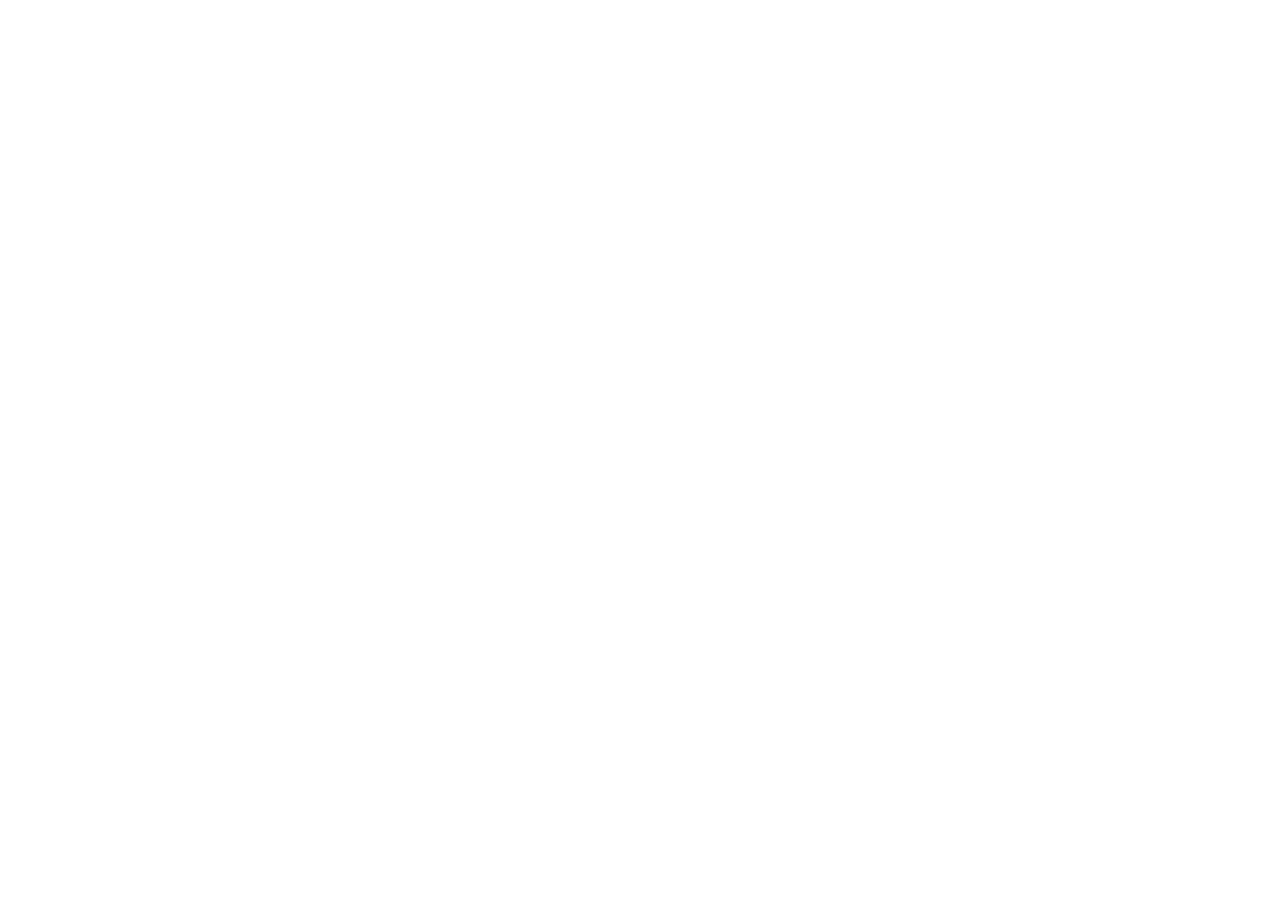
==== index.html @ 7314aa0c "完成了登录注册功能" ====
<!DOCTYPE html>
<html lang="en">
<head>
    <meta charset="UTF-8">
    <meta name="viewport" content="width=device-width, initial-scale=1.0">
    <title>Document</title>
</head>
<body>
    
</body>
</html>
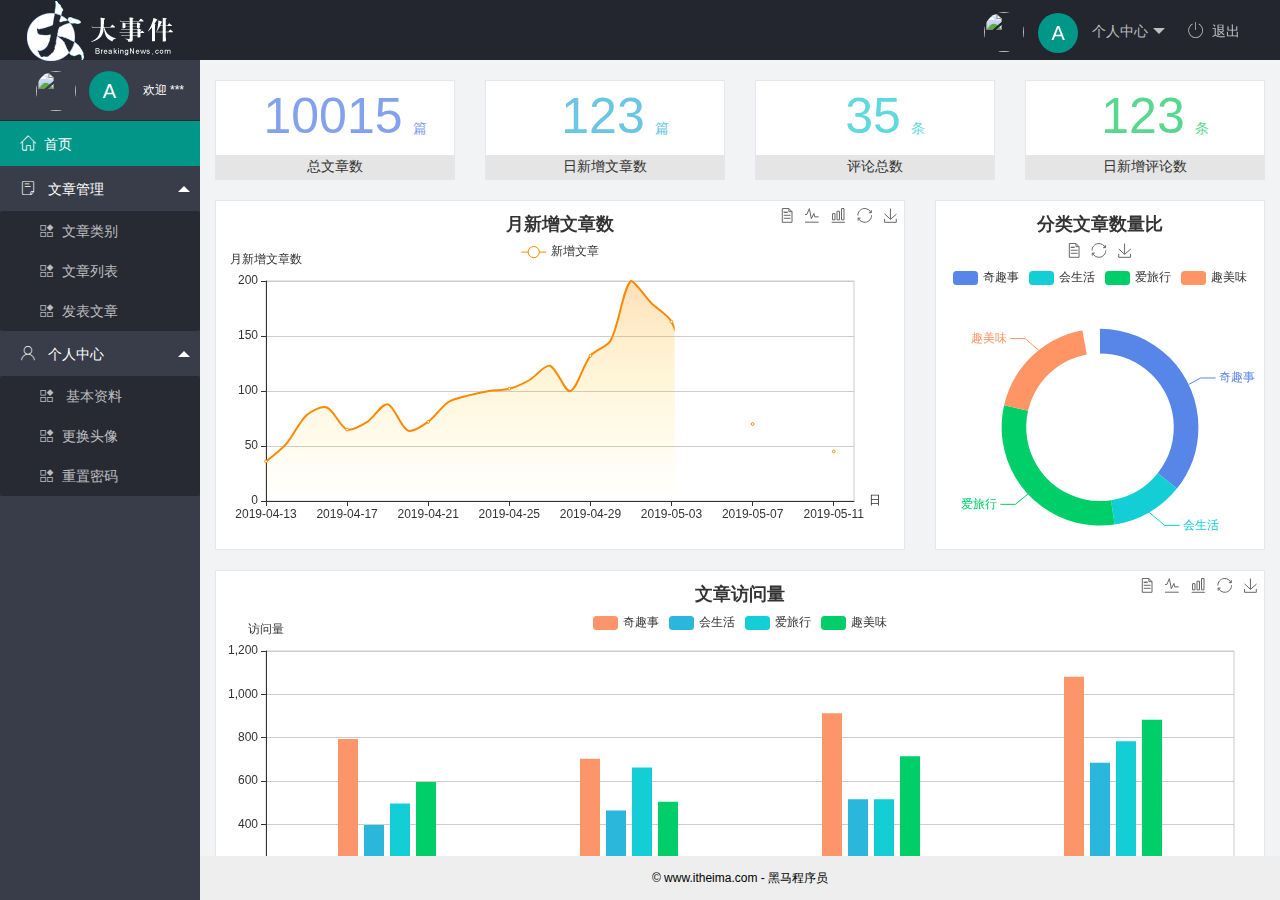
==== commit 8da06446: "完成了首页的功能" ====
--- a/index.html
+++ b/index.html
@@ -1,11 +1,106 @@
 <!DOCTYPE html>
 <html lang="en">
+
 <head>
     <meta charset="UTF-8">
     <meta name="viewport" content="width=device-width, initial-scale=1.0">
-    <title>Document</title>
+    <title>后台主页</title>
+    <!-- 导入layui样式表 -->
+    <link rel="stylesheet" href="/assets/lib/layui/css/layui.css">
+    <!-- 导入字体图标样式表 -->
+    <link rel="stylesheet" href="/assets/fonts/iconfont.css">
+    <!-- 导入自己的index表 -->
+    <link rel="stylesheet" href="/assets/css/index.css">
 </head>
-<body>
-    
+
+<body class="layui-layout-body">
+    <div class="layui-layout layui-layout-admin">
+        <div class="layui-header">
+            <div class="layui-logo">
+                <img src="/assets/images/logo.png" alt="">
+            </div>
+            <!-- 头部区域（可配合layui已有的水平导航） -->
+
+            <ul class="layui-nav layui-layout-right">
+                <li class="layui-nav-item" class="userinfo">
+                    <a href="javascript:;">
+                        <img src="http://t.cn/RCzsdCq" class="layui-nav-img">
+                        <span class="text-avatar">A</span>
+                        个人中心
+                    </a>
+                    <dl class="layui-nav-child">
+                        <dd><a href="">基本资料</a></dd>
+                        <dd><a href="">安全设置</a></dd>
+                        <dd><a href="">重置密码</a></dd>
+                    </dl>
+                </li>
+                <li class="layui-nav-item">
+                    <a href="javascript:;" id="btnLogout"><span class="iconfont icon-tuichu"></span>退出</a>
+
+                </li>
+            </ul>
+        </div>
+
+        <div class="layui-side layui-bg-black">
+            <div class="layui-side-scroll">
+                <div class="userinfo">
+                    <img src="http://t.cn/RCzsdCq" class="layui-nav-img" />
+                    <span class="text-avatar">A</span>
+                    <span id="welcome">欢迎 ***</span>
+                </div>
+                <!-- 左侧导航区域（可配合layui已有的垂直导航） -->
+                <ul class="layui-nav layui-nav-tree" lay-filter="test" lay-shrink="all">
+                    <!-- 首页 -->
+                    <li class="layui-nav-item layui-this">
+                        <a href="/home/dashboard.html" target="fm"><span class="iconfont icon-home"></span>首页</a>
+                    </li>
+                    <!-- 文章管理 -->
+                    <li class="layui-nav-item layui-nav-itemed">
+                        <a class="" href="javascript:;">
+                            <!-- <i class="layui-icon layui-icon-list"></i> -->
+                            <span class="iconfont icon-16"></span>
+                            文章管理</a>
+                        <dl class="layui-nav-child">
+                            <dd><a href="javascript:;"><i class="layui-icon layui-icon-app"></i>文章类别</a></dd>
+                            <dd><a href="javascript:;"><i class="layui-icon layui-icon-app"></i>文章列表</a></dd>
+                            <dd><a href="javascript:;"><i class="layui-icon layui-icon-app"></i>发表文章</a></dd>
+                        </dl>
+                    </li>
+                    <!-- 个人中心 -->
+                    <li class="layui-nav-item layui-nav-itemed">
+                        <a class="" href="javascript:;">
+                            <span class="iconfont icon-user"></span>
+                            个人中心</a>
+                        <dl class="layui-nav-child">
+                            <dd><a href="javascript:;"><i class="layui-icon layui-icon-app"></i> 基本资料</a></dd>
+                            <dd><a href="javascript:;"><i class="layui-icon layui-icon-app"></i>更换头像</a></dd>
+                            <dd><a href="javascript:;"><i class="layui-icon layui-icon-app"></i>重置密码</a></dd>
+                        </dl>
+                    </li>
+
+
+                </ul>
+            </div>
+        </div>
+
+        <div class="layui-body">
+            <!-- 内容主体区域 -->
+            <iframe name="fm" src="/home/dashboard.html" frameborder="0"></iframe>
+        </div>
+
+        <div class="layui-footer">
+            <!-- 底部固定区域 -->
+            © www.itheima.com - 黑马程序员
+        </div>
+    </div>
+    <!-- 导入layui的js文件 -->
+    <script src="/assets/lib/layui/layui.all.js"></script>
+    <!-- 导入 jQuery -->
+    <script src="/assets/lib/jquery.js"></script>
+    <!-- 导入自己的 js 文件 -->
+    <script src="/assets/js/index.js"></script>
+    <!-- 导入自己封装的 baseAPI -->
+    <script src="/assets/js/baseApi.js"></script>
 </body>
+
 </html>--- a/assets/lib/layui/css/layui.css
+++ b/assets/lib/layui/css/layui.css
@@ -0,0 +1,2 @@
+/** layui-v2.5.5 MIT License By https://www.layui.com */
+ .layui-inline,img{display:inline-block;vertical-align:middle}h1,h2,h3,h4,h5,h6{font-weight:400}.layui-edge,.layui-header,.layui-inline,.layui-main{position:relative}.layui-body,.layui-edge,.layui-elip{overflow:hidden}.layui-btn,.layui-edge,.layui-inline,img{vertical-align:middle}.layui-btn,.layui-disabled,.layui-icon,.layui-unselect{-moz-user-select:none;-webkit-user-select:none;-ms-user-select:none}.layui-elip,.layui-form-checkbox span,.layui-form-pane .layui-form-label{text-overflow:ellipsis;white-space:nowrap}.layui-breadcrumb,.layui-tree-btnGroup{visibility:hidden}blockquote,body,button,dd,div,dl,dt,form,h1,h2,h3,h4,h5,h6,input,li,ol,p,pre,td,textarea,th,ul{margin:0;padding:0;-webkit-tap-highlight-color:rgba(0,0,0,0)}a:active,a:hover{outline:0}img{border:none}li{list-style:none}table{border-collapse:collapse;border-spacing:0}h4,h5,h6{font-size:100%}button,input,optgroup,option,select,textarea{font-family:inherit;font-size:inherit;font-style:inherit;font-weight:inherit;outline:0}pre{white-space:pre-wrap;white-space:-moz-pre-wrap;white-space:-pre-wrap;white-space:-o-pre-wrap;word-wrap:break-word}body{line-height:24px;font:14px Helvetica Neue,Helvetica,PingFang SC,Tahoma,Arial,sans-serif}hr{height:1px;margin:10px 0;border:0;clear:both}a{color:#333;text-decoration:none}a:hover{color:#777}a cite{font-style:normal;*cursor:pointer}.layui-border-box,.layui-border-box *{box-sizing:border-box}.layui-box,.layui-box *{box-sizing:content-box}.layui-clear{clear:both;*zoom:1}.layui-clear:after{content:'\20';clear:both;*zoom:1;display:block;height:0}.layui-inline{*display:inline;*zoom:1}.layui-edge{display:inline-block;width:0;height:0;border-width:6px;border-style:dashed;border-color:transparent}.layui-edge-top{top:-4px;border-bottom-color:#999;border-bottom-style:solid}.layui-edge-right{border-left-color:#999;border-left-style:solid}.layui-edge-bottom{top:2px;border-top-color:#999;border-top-style:solid}.layui-edge-left{border-right-color:#999;border-right-style:solid}.layui-disabled,.layui-disabled:hover{color:#d2d2d2!important;cursor:not-allowed!important}.layui-circle{border-radius:100%}.layui-show{display:block!important}.layui-hide{display:none!important}@font-face{font-family:layui-icon;src:url(../font/iconfont.eot?v=250);src:url(../font/iconfont.eot?v=250#iefix) format('embedded-opentype'),url(../font/iconfont.woff2?v=250) format('woff2'),url(../font/iconfont.woff?v=250) format('woff'),url(../font/iconfont.ttf?v=250) format('truetype'),url(../font/iconfont.svg?v=250#layui-icon) format('svg')}.layui-icon{font-family:layui-icon!important;font-size:16px;font-style:normal;-webkit-font-smoothing:antialiased;-moz-osx-font-smoothing:grayscale}.layui-icon-reply-fill:before{content:"\e611"}.layui-icon-set-fill:before{content:"\e614"}.layui-icon-menu-fill:before{content:"\e60f"}.layui-icon-search:before{content:"\e615"}.layui-icon-share:before{content:"\e641"}.layui-icon-set-sm:before{content:"\e620"}.layui-icon-engine:before{content:"\e628"}.layui-icon-close:before{content:"\1006"}.layui-icon-close-fill:before{content:"\1007"}.layui-icon-chart-screen:before{content:"\e629"}.layui-icon-star:before{content:"\e600"}.layui-icon-circle-dot:before{content:"\e617"}.layui-icon-chat:before{content:"\e606"}.layui-icon-release:before{content:"\e609"}.layui-icon-list:before{content:"\e60a"}.layui-icon-chart:before{content:"\e62c"}.layui-icon-ok-circle:before{content:"\1005"}.layui-icon-layim-theme:before{content:"\e61b"}.layui-icon-table:before{content:"\e62d"}.layui-icon-right:before{content:"\e602"}.layui-icon-left:before{content:"\e603"}.layui-icon-cart-simple:before{content:"\e698"}.layui-icon-face-cry:before{content:"\e69c"}.layui-icon-face-smile:before{content:"\e6af"}.layui-icon-survey:before{content:"\e6b2"}.layui-icon-tree:before{content:"\e62e"}.layui-icon-upload-circle:before{content:"\e62f"}.layui-icon-add-circle:before{content:"\e61f"}.layui-icon-download-circle:before{content:"\e601"}.layui-icon-templeate-1:before{content:"\e630"}.layui-icon-util:before{content:"\e631"}.layui-icon-face-surprised:before{content:"\e664"}.layui-icon-edit:before{content:"\e642"}.layui-icon-speaker:before{content:"\e645"}.layui-icon-down:before{content:"\e61a"}.layui-icon-file:before{content:"\e621"}.layui-icon-layouts:before{content:"\e632"}.layui-icon-rate-half:before{content:"\e6c9"}.layui-icon-add-circle-fine:before{content:"\e608"}.layui-icon-prev-circle:before{content:"\e633"}.layui-icon-read:before{content:"\e705"}.layui-icon-404:before{content:"\e61c"}.layui-icon-carousel:before{content:"\e634"}.layui-icon-help:before{content:"\e607"}.layui-icon-code-circle:before{content:"\e635"}.layui-icon-water:before{content:"\e636"}.layui-icon-username:before{content:"\e66f"}.layui-icon-find-fill:before{content:"\e670"}.layui-icon-about:before{content:"\e60b"}.layui-icon-location:before{content:"\e715"}.layui-icon-up:before{content:"\e619"}.layui-icon-pause:before{content:"\e651"}.layui-icon-date:before{content:"\e637"}.layui-icon-layim-uploadfile:before{content:"\e61d"}.layui-icon-delete:before{content:"\e640"}.layui-icon-play:before{content:"\e652"}.layui-icon-top:before{content:"\e604"}.layui-icon-friends:before{content:"\e612"}.layui-icon-refresh-3:before{content:"\e9aa"}.layui-icon-ok:before{content:"\e605"}.layui-icon-layer:before{content:"\e638"}.layui-icon-face-smile-fine:before{content:"\e60c"}.layui-icon-dollar:before{content:"\e659"}.layui-icon-group:before{content:"\e613"}.layui-icon-layim-download:before{content:"\e61e"}.layui-icon-picture-fine:before{content:"\e60d"}.layui-icon-link:before{content:"\e64c"}.layui-icon-diamond:before{content:"\e735"}.layui-icon-log:before{content:"\e60e"}.layui-icon-rate-solid:before{content:"\e67a"}.layui-icon-fonts-del:before{content:"\e64f"}.layui-icon-unlink:before{content:"\e64d"}.layui-icon-fonts-clear:before{content:"\e639"}.layui-icon-triangle-r:before{content:"\e623"}.layui-icon-circle:before{content:"\e63f"}.layui-icon-radio:before{content:"\e643"}.layui-icon-align-center:before{content:"\e647"}.layui-icon-align-right:before{content:"\e648"}.layui-icon-align-left:before{content:"\e649"}.layui-icon-loading-1:before{content:"\e63e"}.layui-icon-return:before{content:"\e65c"}.layui-icon-fonts-strong:before{content:"\e62b"}.layui-icon-upload:before{content:"\e67c"}.layui-icon-dialogue:before{content:"\e63a"}.layui-icon-video:before{content:"\e6ed"}.layui-icon-headset:before{content:"\e6fc"}.layui-icon-cellphone-fine:before{content:"\e63b"}.layui-icon-add-1:before{content:"\e654"}.layui-icon-face-smile-b:before{content:"\e650"}.layui-icon-fonts-html:before{content:"\e64b"}.layui-icon-form:before{content:"\e63c"}.layui-icon-cart:before{content:"\e657"}.layui-icon-camera-fill:before{content:"\e65d"}.layui-icon-tabs:before{content:"\e62a"}.layui-icon-fonts-code:before{content:"\e64e"}.layui-icon-fire:before{content:"\e756"}.layui-icon-set:before{content:"\e716"}.layui-icon-fonts-u:before{content:"\e646"}.layui-icon-triangle-d:before{content:"\e625"}.layui-icon-tips:before{content:"\e702"}.layui-icon-picture:before{content:"\e64a"}.layui-icon-more-vertical:before{content:"\e671"}.layui-icon-flag:before{content:"\e66c"}.layui-icon-loading:before{content:"\e63d"}.layui-icon-fonts-i:before{content:"\e644"}.layui-icon-refresh-1:before{content:"\e666"}.layui-icon-rmb:before{content:"\e65e"}.layui-icon-home:before{content:"\e68e"}.layui-icon-user:before{content:"\e770"}.layui-icon-notice:before{content:"\e667"}.layui-icon-login-weibo:before{content:"\e675"}.layui-icon-voice:before{content:"\e688"}.layui-icon-upload-drag:before{content:"\e681"}.layui-icon-login-qq:before{content:"\e676"}.layui-icon-snowflake:before{content:"\e6b1"}.layui-icon-file-b:before{content:"\e655"}.layui-icon-template:before{content:"\e663"}.layui-icon-auz:before{content:"\e672"}.layui-icon-console:before{content:"\e665"}.layui-icon-app:before{content:"\e653"}.layui-icon-prev:before{content:"\e65a"}.layui-icon-website:before{content:"\e7ae"}.layui-icon-next:before{content:"\e65b"}.layui-icon-component:before{content:"\e857"}.layui-icon-more:before{content:"\e65f"}.layui-icon-login-wechat:before{content:"\e677"}.layui-icon-shrink-right:before{content:"\e668"}.layui-icon-spread-left:before{content:"\e66b"}.layui-icon-camera:before{content:"\e660"}.layui-icon-note:before{content:"\e66e"}.layui-icon-refresh:before{content:"\e669"}.layui-icon-female:before{content:"\e661"}.layui-icon-male:before{content:"\e662"}.layui-icon-password:before{content:"\e673"}.layui-icon-senior:before{content:"\e674"}.layui-icon-theme:before{content:"\e66a"}.layui-icon-tread:before{content:"\e6c5"}.layui-icon-praise:before{content:"\e6c6"}.layui-icon-star-fill:before{content:"\e658"}.layui-icon-rate:before{content:"\e67b"}.layui-icon-template-1:before{content:"\e656"}.layui-icon-vercode:before{content:"\e679"}.layui-icon-cellphone:before{content:"\e678"}.layui-icon-screen-full:before{content:"\e622"}.layui-icon-screen-restore:before{content:"\e758"}.layui-icon-cols:before{content:"\e610"}.layui-icon-export:before{content:"\e67d"}.layui-icon-print:before{content:"\e66d"}.layui-icon-slider:before{content:"\e714"}.layui-icon-addition:before{content:"\e624"}.layui-icon-subtraction:before{content:"\e67e"}.layui-icon-service:before{content:"\e626"}.layui-icon-transfer:before{content:"\e691"}.layui-main{width:1140px;margin:0 auto}.layui-header{z-index:1000;height:60px}.layui-header a:hover{transition:all .5s;-webkit-transition:all .5s}.layui-side{position:fixed;left:0;top:0;bottom:0;z-index:999;width:200px;overflow-x:hidden}.layui-side-scroll{position:relative;width:220px;height:100%;overflow-x:hidden}.layui-body{position:absolute;left:200px;right:0;top:0;bottom:0;z-index:998;width:auto;overflow-y:auto;box-sizing:border-box}.layui-layout-body{overflow:hidden}.layui-layout-admin .layui-header{background-color:#23262E}.layui-layout-admin .layui-side{top:60px;width:200px;overflow-x:hidden}.layui-layout-admin .layui-body{position:fixed;top:60px;bottom:44px}.layui-layout-admin .layui-main{width:auto;margin:0 15px}.layui-layout-admin .layui-footer{position:fixed;left:200px;right:0;bottom:0;height:44px;line-height:44px;padding:0 15px;background-color:#eee}.layui-layout-admin .layui-logo{position:absolute;left:0;top:0;width:200px;height:100%;line-height:60px;text-align:center;color:#009688;font-size:16px}.layui-layout-admin .layui-header .layui-nav{background:0 0}.layui-layout-left{position:absolute!important;left:200px;top:0}.layui-layout-right{position:absolute!important;right:0;top:0}.layui-container{position:relative;margin:0 auto;padding:0 15px;box-sizing:border-box}.layui-fluid{position:relative;margin:0 auto;padding:0 15px}.layui-row:after,.layui-row:before{content:'';display:block;clear:both}.layui-col-lg1,.layui-col-lg10,.layui-col-lg11,.layui-col-lg12,.layui-col-lg2,.layui-col-lg3,.layui-col-lg4,.layui-col-lg5,.layui-col-lg6,.layui-col-lg7,.layui-col-lg8,.layui-col-lg9,.layui-col-md1,.layui-col-md10,.layui-col-md11,.layui-col-md12,.layui-col-md2,.layui-col-md3,.layui-col-md4,.layui-col-md5,.layui-col-md6,.layui-col-md7,.layui-col-md8,.layui-col-md9,.layui-col-sm1,.layui-col-sm10,.layui-col-sm11,.layui-col-sm12,.layui-col-sm2,.layui-col-sm3,.layui-col-sm4,.layui-col-sm5,.layui-col-sm6,.layui-col-sm7,.layui-col-sm8,.layui-col-sm9,.layui-col-xs1,.layui-col-xs10,.layui-col-xs11,.layui-col-xs12,.layui-col-xs2,.layui-col-xs3,.layui-col-xs4,.layui-col-xs5,.layui-col-xs6,.layui-col-xs7,.layui-col-xs8,.layui-col-xs9{position:relative;display:block;box-sizing:border-box}.layui-col-xs1,.layui-col-xs10,.layui-col-xs11,.layui-col-xs12,.layui-col-xs2,.layui-col-xs3,.layui-col-xs4,.layui-col-xs5,.layui-col-xs6,.layui-col-xs7,.layui-col-xs8,.layui-col-xs9{float:left}.layui-col-xs1{width:8.33333333%}.layui-col-xs2{width:16.66666667%}.layui-col-xs3{width:25%}.layui-col-xs4{width:33.33333333%}.layui-col-xs5{width:41.66666667%}.layui-col-xs6{width:50%}.layui-col-xs7{width:58.33333333%}.layui-col-xs8{width:66.66666667%}.layui-col-xs9{width:75%}.layui-col-xs10{width:83.33333333%}.layui-col-xs11{width:91.66666667%}.layui-col-xs12{width:100%}.layui-col-xs-offset1{margin-left:8.33333333%}.layui-col-xs-offset2{margin-left:16.66666667%}.layui-col-xs-offset3{margin-left:25%}.layui-col-xs-offset4{margin-left:33.33333333%}.layui-col-xs-offset5{margin-left:41.66666667%}.layui-col-xs-offset6{margin-left:50%}.layui-col-xs-offset7{margin-left:58.33333333%}.layui-col-xs-offset8{margin-left:66.66666667%}.layui-col-xs-offset9{margin-left:75%}.layui-col-xs-offset10{margin-left:83.33333333%}.layui-col-xs-offset11{margin-left:91.66666667%}.layui-col-xs-offset12{margin-left:100%}@media screen and (max-width:768px){.layui-hide-xs{display:none!important}.layui-show-xs-block{display:block!important}.layui-show-xs-inline{display:inline!important}.layui-show-xs-inline-block{display:inline-block!important}}@media screen and (min-width:768px){.layui-container{width:750px}.layui-hide-sm{display:none!important}.layui-show-sm-block{display:block!important}.layui-show-sm-inline{display:inline!important}.layui-show-sm-inline-block{display:inline-block!important}.layui-col-sm1,.layui-col-sm10,.layui-col-sm11,.layui-col-sm12,.layui-col-sm2,.layui-col-sm3,.layui-col-sm4,.layui-col-sm5,.layui-col-sm6,.layui-col-sm7,.layui-col-sm8,.layui-col-sm9{float:left}.layui-col-sm1{width:8.33333333%}.layui-col-sm2{width:16.66666667%}.layui-col-sm3{width:25%}.layui-col-sm4{width:33.33333333%}.layui-col-sm5{width:41.66666667%}.layui-col-sm6{width:50%}.layui-col-sm7{width:58.33333333%}.layui-col-sm8{width:66.66666667%}.layui-col-sm9{width:75%}.layui-col-sm10{width:83.33333333%}.layui-col-sm11{width:91.66666667%}.layui-col-sm12{width:100%}.layui-col-sm-offset1{margin-left:8.33333333%}.layui-col-sm-offset2{margin-left:16.66666667%}.layui-col-sm-offset3{margin-left:25%}.layui-col-sm-offset4{margin-left:33.33333333%}.layui-col-sm-offset5{margin-left:41.66666667%}.layui-col-sm-offset6{margin-left:50%}.layui-col-sm-offset7{margin-left:58.33333333%}.layui-col-sm-offset8{margin-left:66.66666667%}.layui-col-sm-offset9{margin-left:75%}.layui-col-sm-offset10{margin-left:83.33333333%}.layui-col-sm-offset11{margin-left:91.66666667%}.layui-col-sm-offset12{margin-left:100%}}@media screen and (min-width:992px){.layui-container{width:970px}.layui-hide-md{display:none!important}.layui-show-md-block{display:block!important}.layui-show-md-inline{display:inline!important}.layui-show-md-inline-block{display:inline-block!important}.layui-col-md1,.layui-col-md10,.layui-col-md11,.layui-col-md12,.layui-col-md2,.layui-col-md3,.layui-col-md4,.layui-col-md5,.layui-col-md6,.layui-col-md7,.layui-col-md8,.layui-col-md9{float:left}.layui-col-md1{width:8.33333333%}.layui-col-md2{width:16.66666667%}.layui-col-md3{width:25%}.layui-col-md4{width:33.33333333%}.layui-col-md5{width:41.66666667%}.layui-col-md6{width:50%}.layui-col-md7{width:58.33333333%}.layui-col-md8{width:66.66666667%}.layui-col-md9{width:75%}.layui-col-md10{width:83.33333333%}.layui-col-md11{width:91.66666667%}.layui-col-md12{width:100%}.layui-col-md-offset1{margin-left:8.33333333%}.layui-col-md-offset2{margin-left:16.66666667%}.layui-col-md-offset3{margin-left:25%}.layui-col-md-offset4{margin-left:33.33333333%}.layui-col-md-offset5{margin-left:41.66666667%}.layui-col-md-offset6{margin-left:50%}.layui-col-md-offset7{margin-left:58.33333333%}.layui-col-md-offset8{margin-left:66.66666667%}.layui-col-md-offset9{margin-left:75%}.layui-col-md-offset10{margin-left:83.33333333%}.layui-col-md-offset11{margin-left:91.66666667%}.layui-col-md-offset12{margin-left:100%}}@media screen and (min-width:1200px){.layui-container{width:1170px}.layui-hide-lg{display:none!important}.layui-show-lg-block{display:block!important}.layui-show-lg-inline{display:inline!important}.layui-show-lg-inline-block{display:inline-block!important}.layui-col-lg1,.layui-col-lg10,.layui-col-lg11,.layui-col-lg12,.layui-col-lg2,.layui-col-lg3,.layui-col-lg4,.layui-col-lg5,.layui-col-lg6,.layui-col-lg7,.layui-col-lg8,.layui-col-lg9{float:left}.layui-col-lg1{width:8.33333333%}.layui-col-lg2{width:16.66666667%}.layui-col-lg3{width:25%}.layui-col-lg4{width:33.33333333%}.layui-col-lg5{width:41.66666667%}.layui-col-lg6{width:50%}.layui-col-lg7{width:58.33333333%}.layui-col-lg8{width:66.66666667%}.layui-col-lg9{width:75%}.layui-col-lg10{width:83.33333333%}.layui-col-lg11{width:91.66666667%}.layui-col-lg12{width:100%}.layui-col-lg-offset1{margin-left:8.33333333%}.layui-col-lg-offset2{margin-left:16.66666667%}.layui-col-lg-offset3{margin-left:25%}.layui-col-lg-offset4{margin-left:33.33333333%}.layui-col-lg-offset5{margin-left:41.66666667%}.layui-col-lg-offset6{margin-left:50%}.layui-col-lg-offset7{margin-left:58.33333333%}.layui-col-lg-offset8{margin-left:66.66666667%}.layui-col-lg-offset9{margin-left:75%}.layui-col-lg-offset10{margin-left:83.33333333%}.layui-col-lg-offset11{margin-left:91.66666667%}.layui-col-lg-offset12{margin-left:100%}}.layui-col-space1{margin:-.5px}.layui-col-space1>*{padding:.5px}.layui-col-space3{margin:-1.5px}.layui-col-space3>*{padding:1.5px}.layui-col-space5{margin:-2.5px}.layui-col-space5>*{padding:2.5px}.layui-col-space8{margin:-3.5px}.layui-col-space8>*{padding:3.5px}.layui-col-space10{margin:-5px}.layui-col-space10>*{padding:5px}.layui-col-space12{margin:-6px}.layui-col-space12>*{padding:6px}.layui-col-space15{margin:-7.5px}.layui-col-space15>*{padding:7.5px}.layui-col-space18{margin:-9px}.layui-col-space18>*{padding:9px}.layui-col-space20{margin:-10px}.layui-col-space20>*{padding:10px}.layui-col-space22{margin:-11px}.layui-col-space22>*{padding:11px}.layui-col-space25{margin:-12.5px}.layui-col-space25>*{padding:12.5px}.layui-col-space30{margin:-15px}.layui-col-space30>*{padding:15px}.layui-btn,.layui-input,.layui-select,.layui-textarea,.layui-upload-button{outline:0;-webkit-appearance:none;transition:all .3s;-webkit-transition:all .3s;box-sizing:border-box}.layui-elem-quote{margin-bottom:10px;padding:15px;line-height:22px;border-left:5px solid #009688;border-radius:0 2px 2px 0;background-color:#f2f2f2}.layui-quote-nm{border-style:solid;border-width:1px 1px 1px 5px;background:0 0}.layui-elem-field{margin-bottom:10px;padding:0;border-width:1px;border-style:solid}.layui-elem-field legend{margin-left:20px;padding:0 10px;font-size:20px;font-weight:300}.layui-field-title{margin:10px 0 20px;border-width:1px 0 0}.layui-field-box{padding:10px 15px}.layui-field-title .layui-field-box{padding:10px 0}.layui-progress{position:relative;height:6px;border-radius:20px;background-color:#e2e2e2}.layui-progress-bar{position:absolute;left:0;top:0;width:0;max-width:100%;height:6px;border-radius:20px;text-align:right;background-color:#5FB878;transition:all .3s;-webkit-transition:all .3s}.layui-progress-big,.layui-progress-big .layui-progress-bar{height:18px;line-height:18px}.layui-progress-text{position:relative;top:-20px;line-height:18px;font-size:12px;color:#666}.layui-progress-big .layui-progress-text{position:static;padding:0 10px;color:#fff}.layui-collapse{border-width:1px;border-style:solid;border-radius:2px}.layui-colla-content,.layui-colla-item{border-top-width:1px;border-top-style:solid}.layui-colla-item:first-child{border-top:none}.layui-colla-title{position:relative;height:42px;line-height:42px;padding:0 15px 0 35px;color:#333;background-color:#f2f2f2;cursor:pointer;font-size:14px;overflow:hidden}.layui-colla-content{display:none;padding:10px 15px;line-height:22px;color:#666}.layui-colla-icon{position:absolute;left:15px;top:0;font-size:14px}.layui-card{margin-bottom:15px;border-radius:2px;background-color:#fff;box-shadow:0 1px 2px 0 rgba(0,0,0,.05)}.layui-card:last-child{margin-bottom:0}.layui-card-header{position:relative;height:42px;line-height:42px;padding:0 15px;border-bottom:1px solid #f6f6f6;color:#333;border-radius:2px 2px 0 0;font-size:14px}.layui-bg-black,.layui-bg-blue,.layui-bg-cyan,.layui-bg-green,.layui-bg-orange,.layui-bg-red{color:#fff!important}.layui-card-body{position:relative;padding:10px 15px;line-height:24px}.layui-card-body[pad15]{padding:15px}.layui-card-body[pad20]{padding:20px}.layui-card-body .layui-table{margin:5px 0}.layui-card .layui-tab{margin:0}.layui-panel-window{position:relative;padding:15px;border-radius:0;border-top:5px solid #E6E6E6;background-color:#fff}.layui-auxiliar-moving{position:fixed;left:0;right:0;top:0;bottom:0;width:100%;height:100%;background:0 0;z-index:9999999999}.layui-form-label,.layui-form-mid,.layui-form-select,.layui-input-block,.layui-input-inline,.layui-textarea{position:relative}.layui-bg-red{background-color:#FF5722!important}.layui-bg-orange{background-color:#FFB800!important}.layui-bg-green{background-color:#009688!important}.layui-bg-cyan{background-color:#2F4056!important}.layui-bg-blue{background-color:#1E9FFF!important}.layui-bg-black{background-color:#393D49!important}.layui-bg-gray{background-color:#eee!important;color:#666!important}.layui-badge-rim,.layui-colla-content,.layui-colla-item,.layui-collapse,.layui-elem-field,.layui-form-pane .layui-form-item[pane],.layui-form-pane .layui-form-label,.layui-input,.layui-layedit,.layui-layedit-tool,.layui-quote-nm,.layui-select,.layui-tab-bar,.layui-tab-card,.layui-tab-title,.layui-tab-title .layui-this:after,.layui-textarea{border-color:#e6e6e6}.layui-timeline-item:before,hr{background-color:#e6e6e6}.layui-text{line-height:22px;font-size:14px;color:#666}.layui-text h1,.layui-text h2,.layui-text h3{font-weight:500;color:#333}.layui-text h1{font-size:30px}.layui-text h2{font-size:24px}.layui-text h3{font-size:18px}.layui-text a:not(.layui-btn){color:#01AAED}.layui-text a:not(.layui-btn):hover{text-decoration:underline}.layui-text ul{padding:5px 0 5px 15px}.layui-text ul li{margin-top:5px;list-style-type:disc}.layui-text em,.layui-word-aux{color:#999!important;padding:0 5px!important}.layui-btn{display:inline-block;height:38px;line-height:38px;padding:0 18px;background-color:#009688;color:#fff;white-space:nowrap;text-align:center;font-size:14px;border:none;border-radius:2px;cursor:pointer}.layui-btn:hover{opacity:.8;filter:alpha(opacity=80);color:#fff}.layui-btn:active{opacity:1;filter:alpha(opacity=100)}.layui-btn+.layui-btn{margin-left:10px}.layui-btn-container{font-size:0}.layui-btn-container .layui-btn{margin-right:10px;margin-bottom:10px}.layui-btn-container .layui-btn+.layui-btn{margin-left:0}.layui-table .layui-btn-container .layui-btn{margin-bottom:9px}.layui-btn-radius{border-radius:100px}.layui-btn .layui-icon{margin-right:3px;font-size:18px;vertical-align:bottom;vertical-align:middle\9}.layui-btn-primary{border:1px solid #C9C9C9;background-color:#fff;color:#555}.layui-btn-primary:hover{border-color:#009688;color:#333}.layui-btn-normal{background-color:#1E9FFF}.layui-btn-warm{background-color:#FFB800}.layui-btn-danger{background-color:#FF5722}.layui-btn-checked{background-color:#5FB878}.layui-btn-disabled,.layui-btn-disabled:active,.layui-btn-disabled:hover{border:1px solid #e6e6e6;background-color:#FBFBFB;color:#C9C9C9;cursor:not-allowed;opacity:1}.layui-btn-lg{height:44px;line-height:44px;padding:0 25px;font-size:16px}.layui-btn-sm{height:30px;line-height:30px;padding:0 10px;font-size:12px}.layui-btn-sm i{font-size:16px!important}.layui-btn-xs{height:22px;line-height:22px;padding:0 5px;font-size:12px}.layui-btn-xs i{font-size:14px!important}.layui-btn-group{display:inline-block;vertical-align:middle;font-size:0}.layui-btn-group .layui-btn{margin-left:0!important;margin-right:0!important;border-left:1px solid rgba(255,255,255,.5);border-radius:0}.layui-btn-group .layui-btn-primary{border-left:none}.layui-btn-group .layui-btn-primary:hover{border-color:#C9C9C9;color:#009688}.layui-btn-group .layui-btn:first-child{border-left:none;border-radius:2px 0 0 2px}.layui-btn-group .layui-btn-primary:first-child{border-left:1px solid #c9c9c9}.layui-btn-group .layui-btn:last-child{border-radius:0 2px 2px 0}.layui-btn-group .layui-btn+.layui-btn{margin-left:0}.layui-btn-group+.layui-btn-group{margin-left:10px}.layui-btn-fluid{width:100%}.layui-input,.layui-select,.layui-textarea{height:38px;line-height:1.3;line-height:38px\9;border-width:1px;border-style:solid;background-color:#fff;border-radius:2px}.layui-input::-webkit-input-placeholder,.layui-select::-webkit-input-placeholder,.layui-textarea::-webkit-input-placeholder{line-height:1.3}.layui-input,.layui-textarea{display:block;width:100%;padding-left:10px}.layui-input:hover,.layui-textarea:hover{border-color:#D2D2D2!important}.layui-input:focus,.layui-textarea:focus{border-color:#C9C9C9!important}.layui-textarea{min-height:100px;height:auto;line-height:20px;padding:6px 10px;resize:vertical}.layui-select{padding:0 10px}.layui-form input[type=checkbox],.layui-form input[type=radio],.layui-form select{display:none}.layui-form [lay-ignore]{display:initial}.layui-form-item{margin-bottom:15px;clear:both;*zoom:1}.layui-form-item:after{content:'\20';clear:both;*zoom:1;display:block;height:0}.layui-form-label{float:left;display:block;padding:9px 15px;width:80px;font-weight:400;line-height:20px;text-align:right}.layui-form-label-col{display:block;float:none;padding:9px 0;line-height:20px;text-align:left}.layui-form-item .layui-inline{margin-bottom:5px;margin-right:10px}.layui-input-block{margin-left:110px;min-height:36px}.layui-input-inline{display:inline-block;vertical-align:middle}.layui-form-item .layui-input-inline{float:left;width:190px;margin-right:10px}.layui-form-text .layui-input-inline{width:auto}.layui-form-mid{float:left;display:block;padding:9px 0!important;line-height:20px;margin-right:10px}.layui-form-danger+.layui-form-select .layui-input,.layui-form-danger:focus{border-color:#FF5722!important}.layui-form-select .layui-input{padding-right:30px;cursor:pointer}.layui-form-select .layui-edge{position:absolute;right:10px;top:50%;margin-top:-3px;cursor:pointer;border-width:6px;border-top-color:#c2c2c2;border-top-style:solid;transition:all .3s;-webkit-transition:all .3s}.layui-form-select dl{display:none;position:absolute;left:0;top:42px;padding:5px 0;z-index:899;min-width:100%;border:1px solid #d2d2d2;max-height:300px;overflow-y:auto;background-color:#fff;border-radius:2px;box-shadow:0 2px 4px rgba(0,0,0,.12);box-sizing:border-box}.layui-form-select dl dd,.layui-form-select dl dt{padding:0 10px;line-height:36px;white-space:nowrap;overflow:hidden;text-overflow:ellipsis}.layui-form-select dl dt{font-size:12px;color:#999}.layui-form-select dl dd{cursor:pointer}.layui-form-select dl dd:hover{background-color:#f2f2f2;-webkit-transition:.5s all;transition:.5s all}.layui-form-select .layui-select-group dd{padding-left:20px}.layui-form-select dl dd.layui-select-tips{padding-left:10px!important;color:#999}.layui-form-select dl dd.layui-this{background-color:#5FB878;color:#fff}.layui-form-checkbox,.layui-form-select dl dd.layui-disabled{background-color:#fff}.layui-form-selected dl{display:block}.layui-form-checkbox,.layui-form-checkbox *,.layui-form-switch{display:inline-block;vertical-align:middle}.layui-form-selected .layui-edge{margin-top:-9px;-webkit-transform:rotate(180deg);transform:rotate(180deg);margin-top:-3px\9}:root .layui-form-selected .layui-edge{margin-top:-9px\0/IE9}.layui-form-selectup dl{top:auto;bottom:42px}.layui-select-none{margin:5px 0;text-align:center;color:#999}.layui-select-disabled .layui-disabled{border-color:#eee!important}.layui-select-disabled .layui-edge{border-top-color:#d2d2d2}.layui-form-checkbox{position:relative;height:30px;line-height:30px;margin-right:10px;padding-right:30px;cursor:pointer;font-size:0;-webkit-transition:.1s linear;transition:.1s linear;box-sizing:border-box}.layui-form-checkbox span{padding:0 10px;height:100%;font-size:14px;border-radius:2px 0 0 2px;background-color:#d2d2d2;color:#fff;overflow:hidden}.layui-form-checkbox:hover span{background-color:#c2c2c2}.layui-form-checkbox i{position:absolute;right:0;top:0;width:30px;height:28px;border:1px solid #d2d2d2;border-left:none;border-radius:0 2px 2px 0;color:#fff;font-size:20px;text-align:center}.layui-form-checkbox:hover i{border-color:#c2c2c2;color:#c2c2c2}.layui-form-checked,.layui-form-checked:hover{border-color:#5FB878}.layui-form-checked span,.layui-form-checked:hover span{background-color:#5FB878}.layui-form-checked i,.layui-form-checked:hover i{color:#5FB878}.layui-form-item .layui-form-checkbox{margin-top:4px}.layui-form-checkbox[lay-skin=primary]{height:auto!important;line-height:normal!important;min-width:18px;min-height:18px;border:none!important;margin-right:0;padding-left:28px;padding-right:0;background:0 0}.layui-form-checkbox[lay-skin=primary] span{padding-left:0;padding-right:15px;line-height:18px;background:0 0;color:#666}.layui-form-checkbox[lay-skin=primary] i{right:auto;left:0;width:16px;height:16px;line-height:16px;border:1px solid #d2d2d2;font-size:12px;border-radius:2px;background-color:#fff;-webkit-transition:.1s linear;transition:.1s linear}.layui-form-checkbox[lay-skin=primary]:hover i{border-color:#5FB878;color:#fff}.layui-form-checked[lay-skin=primary] i{border-color:#5FB878!important;background-color:#5FB878;color:#fff}.layui-checkbox-disbaled[lay-skin=primary] span{background:0 0!important;color:#c2c2c2}.layui-checkbox-disbaled[lay-skin=primary]:hover i{border-color:#d2d2d2}.layui-form-item .layui-form-checkbox[lay-skin=primary]{margin-top:10px}.layui-form-switch{position:relative;height:22px;line-height:22px;min-width:35px;padding:0 5px;margin-top:8px;border:1px solid #d2d2d2;border-radius:20px;cursor:pointer;background-color:#fff;-webkit-transition:.1s linear;transition:.1s linear}.layui-form-switch i{position:absolute;left:5px;top:3px;width:16px;height:16px;border-radius:20px;background-color:#d2d2d2;-webkit-transition:.1s linear;transition:.1s linear}.layui-form-switch em{position:relative;top:0;width:25px;margin-left:21px;padding:0!important;text-align:center!important;color:#999!important;font-style:normal!important;font-size:12px}.layui-form-onswitch{border-color:#5FB878;background-color:#5FB878}.layui-checkbox-disbaled,.layui-checkbox-disbaled i{border-color:#e2e2e2!important}.layui-form-onswitch i{left:100%;margin-left:-21px;background-color:#fff}.layui-form-onswitch em{margin-left:5px;margin-right:21px;color:#fff!important}.layui-checkbox-disbaled span{background-color:#e2e2e2!important}.layui-checkbox-disbaled:hover i{color:#fff!important}[lay-radio]{display:none}.layui-form-radio,.layui-form-radio *{display:inline-block;vertical-align:middle}.layui-form-radio{line-height:28px;margin:6px 10px 0 0;padding-right:10px;cursor:pointer;font-size:0}.layui-form-radio *{font-size:14px}.layui-form-radio>i{margin-right:8px;font-size:22px;color:#c2c2c2}.layui-form-radio>i:hover,.layui-form-radioed>i{color:#5FB878}.layui-radio-disbaled>i{color:#e2e2e2!important}.layui-form-pane .layui-form-label{width:110px;padding:8px 15px;height:38px;line-height:20px;border-width:1px;border-style:solid;border-radius:2px 0 0 2px;text-align:center;background-color:#FBFBFB;overflow:hidden;box-sizing:border-box}.layui-form-pane .layui-input-inline{margin-left:-1px}.layui-form-pane .layui-input-block{margin-left:110px;left:-1px}.layui-form-pane .layui-input{border-radius:0 2px 2px 0}.layui-form-pane .layui-form-text .layui-form-label{float:none;width:100%;border-radius:2px;box-sizing:border-box;text-align:left}.layui-form-pane .layui-form-text .layui-input-inline{display:block;margin:0;top:-1px;clear:both}.layui-form-pane .layui-form-text .layui-input-block{margin:0;left:0;top:-1px}.layui-form-pane .layui-form-text .layui-textarea{min-height:100px;border-radius:0 0 2px 2px}.layui-form-pane .layui-form-checkbox{margin:4px 0 4px 10px}.layui-form-pane .layui-form-radio,.layui-form-pane .layui-form-switch{margin-top:6px;margin-left:10px}.layui-form-pane .layui-form-item[pane]{position:relative;border-width:1px;border-style:solid}.layui-form-pane .layui-form-item[pane] .layui-form-label{position:absolute;left:0;top:0;height:100%;border-width:0 1px 0 0}.layui-form-pane .layui-form-item[pane] .layui-input-inline{margin-left:110px}@media screen and (max-width:450px){.layui-form-item .layui-form-label{text-overflow:ellipsis;overflow:hidden;white-space:nowrap}.layui-form-item .layui-inline{display:block;margin-right:0;margin-bottom:20px;clear:both}.layui-form-item .layui-inline:after{content:'\20';clear:both;display:block;height:0}.layui-form-item .layui-input-inline{display:block;float:none;left:-3px;width:auto;margin:0 0 10px 112px}.layui-form-item .layui-input-inline+.layui-form-mid{margin-left:110px;top:-5px;padding:0}.layui-form-item .layui-form-checkbox{margin-right:5px;margin-bottom:5px}}.layui-layedit{border-width:1px;border-style:solid;border-radius:2px}.layui-layedit-tool{padding:3px 5px;border-bottom-width:1px;border-bottom-style:solid;font-size:0}.layedit-tool-fixed{position:fixed;top:0;border-top:1px solid #e2e2e2}.layui-layedit-tool .layedit-tool-mid,.layui-layedit-tool .layui-icon{display:inline-block;vertical-align:middle;text-align:center;font-size:14px}.layui-layedit-tool .layui-icon{position:relative;width:32px;height:30px;line-height:30px;margin:3px 5px;color:#777;cursor:pointer;border-radius:2px}.layui-layedit-tool .layui-icon:hover{color:#393D49}.layui-layedit-tool .layui-icon:active{color:#000}.layui-layedit-tool .layedit-tool-active{background-color:#e2e2e2;color:#000}.layui-layedit-tool .layui-disabled,.layui-layedit-tool .layui-disabled:hover{color:#d2d2d2;cursor:not-allowed}.layui-layedit-tool .layedit-tool-mid{width:1px;height:18px;margin:0 10px;background-color:#d2d2d2}.layedit-tool-html{width:50px!important;font-size:30px!important}.layedit-tool-b,.layedit-tool-code,.layedit-tool-help{font-size:16px!important}.layedit-tool-d,.layedit-tool-face,.layedit-tool-image,.layedit-tool-unlink{font-size:18px!important}.layedit-tool-image input{position:absolute;font-size:0;left:0;top:0;width:100%;height:100%;opacity:.01;filter:Alpha(opacity=1);cursor:pointer}.layui-layedit-iframe iframe{display:block;width:100%}#LAY_layedit_code{overflow:hidden}.layui-laypage{display:inline-block;*display:inline;*zoom:1;vertical-align:middle;margin:10px 0;font-size:0}.layui-laypage>a:first-child,.layui-laypage>a:first-child em{border-radius:2px 0 0 2px}.layui-laypage>a:last-child,.layui-laypage>a:last-child em{border-radius:0 2px 2px 0}.layui-laypage>:first-child{margin-left:0!important}.layui-laypage>:last-child{margin-right:0!important}.layui-laypage a,.layui-laypage button,.layui-laypage input,.layui-laypage select,.layui-laypage span{border:1px solid #e2e2e2}.layui-laypage a,.layui-laypage span{display:inline-block;*display:inline;*zoom:1;vertical-align:middle;padding:0 15px;height:28px;line-height:28px;margin:0 -1px 5px 0;background-color:#fff;color:#333;font-size:12px}.layui-flow-more a *,.layui-laypage input,.layui-table-view select[lay-ignore]{display:inline-block}.layui-laypage a:hover{color:#009688}.layui-laypage em{font-style:normal}.layui-laypage .layui-laypage-spr{color:#999;font-weight:700}.layui-laypage a{text-decoration:none}.layui-laypage .layui-laypage-curr{position:relative}.layui-laypage .layui-laypage-curr em{position:relative;color:#fff}.layui-laypage .layui-laypage-curr .layui-laypage-em{position:absolute;left:-1px;top:-1px;padding:1px;width:100%;height:100%;background-color:#009688}.layui-laypage-em{border-radius:2px}.layui-laypage-next em,.layui-laypage-prev em{font-family:Sim sun;font-size:16px}.layui-laypage .layui-laypage-count,.layui-laypage .layui-laypage-limits,.layui-laypage .layui-laypage-refresh,.layui-laypage .layui-laypage-skip{margin-left:10px;margin-right:10px;padding:0;border:none}.layui-laypage .layui-laypage-limits,.layui-laypage .layui-laypage-refresh{vertical-align:top}.layui-laypage .layui-laypage-refresh i{font-size:18px;cursor:pointer}.layui-laypage select{height:22px;padding:3px;border-radius:2px;cursor:pointer}.layui-laypage .layui-laypage-skip{height:30px;line-height:30px;color:#999}.layui-laypage button,.layui-laypage input{height:30px;line-height:30px;border-radius:2px;vertical-align:top;background-color:#fff;box-sizing:border-box}.layui-laypage input{width:40px;margin:0 10px;padding:0 3px;text-align:center}.layui-laypage input:focus,.layui-laypage select:focus{border-color:#009688!important}.layui-laypage button{margin-left:10px;padding:0 10px;cursor:pointer}.layui-table,.layui-table-view{margin:10px 0}.layui-flow-more{margin:10px 0;text-align:center;color:#999;font-size:14px}.layui-flow-more a{height:32px;line-height:32px}.layui-flow-more a *{vertical-align:top}.layui-flow-more a cite{padding:0 20px;border-radius:3px;background-color:#eee;color:#333;font-style:normal}.layui-flow-more a cite:hover{opacity:.8}.layui-flow-more a i{font-size:30px;color:#737383}.layui-table{width:100%;background-color:#fff;color:#666}.layui-table tr{transition:all .3s;-webkit-transition:all .3s}.layui-table th{text-align:left;font-weight:400}.layui-table tbody tr:hover,.layui-table thead tr,.layui-table-click,.layui-table-header,.layui-table-hover,.layui-table-mend,.layui-table-patch,.layui-table-tool,.layui-table-total,.layui-table-total tr,.layui-table[lay-even] tr:nth-child(even){background-color:#f2f2f2}.layui-table td,.layui-table th,.layui-table-col-set,.layui-table-fixed-r,.layui-table-grid-down,.layui-table-header,.layui-table-page,.layui-table-tips-main,.layui-table-tool,.layui-table-total,.layui-table-view,.layui-table[lay-skin=line],.layui-table[lay-skin=row]{border-width:1px;border-style:solid;border-color:#e6e6e6}.layui-table td,.layui-table th{position:relative;padding:9px 15px;min-height:20px;line-height:20px;font-size:14px}.layui-table[lay-skin=line] td,.layui-table[lay-skin=line] th{border-width:0 0 1px}.layui-table[lay-skin=row] td,.layui-table[lay-skin=row] th{border-width:0 1px 0 0}.layui-table[lay-skin=nob] td,.layui-table[lay-skin=nob] th{border:none}.layui-table img{max-width:100px}.layui-table[lay-size=lg] td,.layui-table[lay-size=lg] th{padding:15px 30px}.layui-table-view .layui-table[lay-size=lg] .layui-table-cell{height:40px;line-height:40px}.layui-table[lay-size=sm] td,.layui-table[lay-size=sm] th{font-size:12px;padding:5px 10px}.layui-table-view .layui-table[lay-size=sm] .layui-table-cell{height:20px;line-height:20px}.layui-table[lay-data]{display:none}.layui-table-box{position:relative;overflow:hidden}.layui-table-view .layui-table{position:relative;width:auto;margin:0}.layui-table-view .layui-table[lay-skin=line]{border-width:0 1px 0 0}.layui-table-view .layui-table[lay-skin=row]{border-width:0 0 1px}.layui-table-view .layui-table td,.layui-table-view .layui-table th{padding:5px 0;border-top:none;border-left:none}.layui-table-view .layui-table th.layui-unselect .layui-table-cell span{cursor:pointer}.layui-table-view .layui-table td{cursor:default}.layui-table-view .layui-table td[data-edit=text]{cursor:text}.layui-table-view .layui-form-checkbox[lay-skin=primary] i{width:18px;height:18px}.layui-table-view .layui-form-radio{line-height:0;padding:0}.layui-table-view .layui-form-radio>i{margin:0;font-size:20px}.layui-table-init{position:absolute;left:0;top:0;width:100%;height:100%;text-align:center;z-index:110}.layui-table-init .layui-icon{position:absolute;left:50%;top:50%;margin:-15px 0 0 -15px;font-size:30px;color:#c2c2c2}.layui-table-header{border-width:0 0 1px;overflow:hidden}.layui-table-header .layui-table{margin-bottom:-1px}.layui-table-tool .layui-inline[lay-event]{position:relative;width:26px;height:26px;padding:5px;line-height:16px;margin-right:10px;text-align:center;color:#333;border:1px solid #ccc;cursor:pointer;-webkit-transition:.5s all;transition:.5s all}.layui-table-tool .layui-inline[lay-event]:hover{border:1px solid #999}.layui-table-tool-temp{padding-right:120px}.layui-table-tool-self{position:absolute;right:17px;top:10px}.layui-table-tool .layui-table-tool-self .layui-inline[lay-event]{margin:0 0 0 10px}.layui-table-tool-panel{position:absolute;top:29px;left:-1px;padding:5px 0;min-width:150px;min-height:40px;border:1px solid #d2d2d2;text-align:left;overflow-y:auto;background-color:#fff;box-shadow:0 2px 4px rgba(0,0,0,.12)}.layui-table-cell,.layui-table-tool-panel li{overflow:hidden;text-overflow:ellipsis;white-space:nowrap}.layui-table-tool-panel li{padding:0 10px;line-height:30px;-webkit-transition:.5s all;transition:.5s all}.layui-table-tool-panel li .layui-form-checkbox[lay-skin=primary]{width:100%;padding-left:28px}.layui-table-tool-panel li:hover{background-color:#f2f2f2}.layui-table-tool-panel li .layui-form-checkbox[lay-skin=primary] i{position:absolute;left:0;top:0}.layui-table-tool-panel li .layui-form-checkbox[lay-skin=primary] span{padding:0}.layui-table-tool .layui-table-tool-self .layui-table-tool-panel{left:auto;right:-1px}.layui-table-col-set{position:absolute;right:0;top:0;width:20px;height:100%;border-width:0 0 0 1px;background-color:#fff}.layui-table-sort{width:10px;height:20px;margin-left:5px;cursor:pointer!important}.layui-table-sort .layui-edge{position:absolute;left:5px;border-width:5px}.layui-table-sort .layui-table-sort-asc{top:3px;border-top:none;border-bottom-style:solid;border-bottom-color:#b2b2b2}.layui-table-sort .layui-table-sort-asc:hover{border-bottom-color:#666}.layui-table-sort .layui-table-sort-desc{bottom:5px;border-bottom:none;border-top-style:solid;border-top-color:#b2b2b2}.layui-table-sort .layui-table-sort-desc:hover{border-top-color:#666}.layui-table-sort[lay-sort=asc] .layui-table-sort-asc{border-bottom-color:#000}.layui-table-sort[lay-sort=desc] .layui-table-sort-desc{border-top-color:#000}.layui-table-cell{height:28px;line-height:28px;padding:0 15px;position:relative;box-sizing:border-box}.layui-table-cell .layui-form-checkbox[lay-skin=primary]{top:-1px;padding:0}.layui-table-cell .layui-table-link{color:#01AAED}.laytable-cell-checkbox,.laytable-cell-numbers,.laytable-cell-radio,.laytable-cell-space{padding:0;text-align:center}.layui-table-body{position:relative;overflow:auto;margin-right:-1px;margin-bottom:-1px}.layui-table-body .layui-none{line-height:26px;padding:15px;text-align:center;color:#999}.layui-table-fixed{position:absolute;left:0;top:0;z-index:101}.layui-table-fixed .layui-table-body{overflow:hidden}.layui-table-fixed-l{box-shadow:0 -1px 8px rgba(0,0,0,.08)}.layui-table-fixed-r{left:auto;right:-1px;border-width:0 0 0 1px;box-shadow:-1px 0 8px rgba(0,0,0,.08)}.layui-table-fixed-r .layui-table-header{position:relative;overflow:visible}.layui-table-mend{position:absolute;right:-49px;top:0;height:100%;width:50px}.layui-table-tool{position:relative;z-index:890;width:100%;min-height:50px;line-height:30px;padding:10px 15px;border-width:0 0 1px}.layui-table-tool .layui-btn-container{margin-bottom:-10px}.layui-table-page,.layui-table-total{border-width:1px 0 0;margin-bottom:-1px;overflow:hidden}.layui-table-page{position:relative;width:100%;padding:7px 7px 0;height:41px;font-size:12px;white-space:nowrap}.layui-table-page>div{height:26px}.layui-table-page .layui-laypage{margin:0}.layui-table-page .layui-laypage a,.layui-table-page .layui-laypage span{height:26px;line-height:26px;margin-bottom:10px;border:none;background:0 0}.layui-table-page .layui-laypage a,.layui-table-page .layui-laypage span.layui-laypage-curr{padding:0 12px}.layui-table-page .layui-laypage span{margin-left:0;padding:0}.layui-table-page .layui-laypage .layui-laypage-prev{margin-left:-7px!important}.layui-table-page .layui-laypage .layui-laypage-curr .layui-laypage-em{left:0;top:0;padding:0}.layui-table-page .layui-laypage button,.layui-table-page .layui-laypage input{height:26px;line-height:26px}.layui-table-page .layui-laypage input{width:40px}.layui-table-page .layui-laypage button{padding:0 10px}.layui-table-page select{height:18px}.layui-table-patch .layui-table-cell{padding:0;width:30px}.layui-table-edit{position:absolute;left:0;top:0;width:100%;height:100%;padding:0 14px 1px;border-radius:0;box-shadow:1px 1px 20px rgba(0,0,0,.15)}.layui-table-edit:focus{border-color:#5FB878!important}select.layui-table-edit{padding:0 0 0 10px;border-color:#C9C9C9}.layui-table-view .layui-form-checkbox,.layui-table-view .layui-form-radio,.layui-table-view .layui-form-switch{top:0;margin:0;box-sizing:content-box}.layui-table-view .layui-form-checkbox{top:-1px;height:26px;line-height:26px}.layui-table-view .layui-form-checkbox i{height:26px}.layui-table-grid .layui-table-cell{overflow:visible}.layui-table-grid-down{position:absolute;top:0;right:0;width:26px;height:100%;padding:5px 0;border-width:0 0 0 1px;text-align:center;background-color:#fff;color:#999;cursor:pointer}.layui-table-grid-down .layui-icon{position:absolute;top:50%;left:50%;margin:-8px 0 0 -8px}.layui-table-grid-down:hover{background-color:#fbfbfb}body .layui-table-tips .layui-layer-content{background:0 0;padding:0;box-shadow:0 1px 6px rgba(0,0,0,.12)}.layui-table-tips-main{margin:-44px 0 0 -1px;max-height:150px;padding:8px 15px;font-size:14px;overflow-y:scroll;background-color:#fff;color:#666}.layui-table-tips-c{position:absolute;right:-3px;top:-13px;width:20px;height:20px;padding:3px;cursor:pointer;background-color:#666;border-radius:50%;color:#fff}.layui-table-tips-c:hover{background-color:#777}.layui-table-tips-c:before{position:relative;right:-2px}.layui-upload-file{display:none!important;opacity:.01;filter:Alpha(opacity=1)}.layui-upload-drag,.layui-upload-form,.layui-upload-wrap{display:inline-block}.layui-upload-list{margin:10px 0}.layui-upload-choose{padding:0 10px;color:#999}.layui-upload-drag{position:relative;padding:30px;border:1px dashed #e2e2e2;background-color:#fff;text-align:center;cursor:pointer;color:#999}.layui-upload-drag .layui-icon{font-size:50px;color:#009688}.layui-upload-drag[lay-over]{border-color:#009688}.layui-upload-iframe{position:absolute;width:0;height:0;border:0;visibility:hidden}.layui-upload-wrap{position:relative;vertical-align:middle}.layui-upload-wrap .layui-upload-file{display:block!important;position:absolute;left:0;top:0;z-index:10;font-size:100px;width:100%;height:100%;opacity:.01;filter:Alpha(opacity=1);cursor:pointer}.layui-transfer-active,.layui-transfer-box{display:inline-block;vertical-align:middle}.layui-transfer-box,.layui-transfer-header,.layui-transfer-search{border-width:0;border-style:solid;border-color:#e6e6e6}.layui-transfer-box{position:relative;border-width:1px;width:200px;height:360px;border-radius:2px;background-color:#fff}.layui-transfer-box .layui-form-checkbox{width:100%;margin:0!important}.layui-transfer-header{height:38px;line-height:38px;padding:0 10px;border-bottom-width:1px}.layui-transfer-search{position:relative;padding:10px;border-bottom-width:1px}.layui-transfer-search .layui-input{height:32px;padding-left:30px;font-size:12px}.layui-transfer-search .layui-icon-search{position:absolute;left:20px;top:50%;margin-top:-8px;color:#666}.layui-transfer-active{margin:0 15px}.layui-transfer-active .layui-btn{display:block;margin:0;padding:0 15px;background-color:#5FB878;border-color:#5FB878;color:#fff}.layui-transfer-active .layui-btn-disabled{background-color:#FBFBFB;border-color:#e6e6e6;color:#C9C9C9}.layui-transfer-active .layui-btn:first-child{margin-bottom:15px}.layui-transfer-active .layui-btn .layui-icon{margin:0;font-size:14px!important}.layui-transfer-data{padding:5px 0;overflow:auto}.layui-transfer-data li{height:32px;line-height:32px;padding:0 10px}.layui-transfer-data li:hover{background-color:#f2f2f2;transition:.5s all}.layui-transfer-data .layui-none{padding:15px 10px;text-align:center;color:#999}.layui-nav{position:relative;padding:0 20px;background-color:#393D49;color:#fff;border-radius:2px;font-size:0;box-sizing:border-box}.layui-nav *{font-size:14px}.layui-nav .layui-nav-item{position:relative;display:inline-block;*display:inline;*zoom:1;vertical-align:middle;line-height:60px}.layui-nav .layui-nav-item a{display:block;padding:0 20px;color:#fff;color:rgba(255,255,255,.7);transition:all .3s;-webkit-transition:all .3s}.layui-nav .layui-this:after,.layui-nav-bar,.layui-nav-tree .layui-nav-itemed:after{position:absolute;left:0;top:0;width:0;height:5px;background-color:#5FB878;transition:all .2s;-webkit-transition:all .2s}.layui-nav-bar{z-index:1000}.layui-nav .layui-nav-item a:hover,.layui-nav .layui-this a{color:#fff}.layui-nav .layui-this:after{content:'';top:auto;bottom:0;width:100%}.layui-nav-img{width:30px;height:30px;margin-right:10px;border-radius:50%}.layui-nav .layui-nav-more{content:'';width:0;height:0;border-style:solid dashed dashed;border-color:#fff transparent transparent;overflow:hidden;cursor:pointer;transition:all .2s;-webkit-transition:all .2s;position:absolute;top:50%;right:3px;margin-top:-3px;border-width:6px;border-top-color:rgba(255,255,255,.7)}.layui-nav .layui-nav-mored,.layui-nav-itemed>a .layui-nav-more{margin-top:-9px;border-style:dashed dashed solid;border-color:transparent transparent #fff}.layui-nav-child{display:none;position:absolute;left:0;top:65px;min-width:100%;line-height:36px;padding:5px 0;box-shadow:0 2px 4px rgba(0,0,0,.12);border:1px solid #d2d2d2;background-color:#fff;z-index:100;border-radius:2px;white-space:nowrap}.layui-nav .layui-nav-child a{color:#333}.layui-nav .layui-nav-child a:hover{background-color:#f2f2f2;color:#000}.layui-nav-child dd{position:relative}.layui-nav .layui-nav-child dd.layui-this a,.layui-nav-child dd.layui-this{background-color:#5FB878;color:#fff}.layui-nav-child dd.layui-this:after{display:none}.layui-nav-tree{width:200px;padding:0}.layui-nav-tree .layui-nav-item{display:block;width:100%;line-height:45px}.layui-nav-tree .layui-nav-item a{position:relative;height:45px;line-height:45px;text-overflow:ellipsis;overflow:hidden;white-space:nowrap}.layui-nav-tree .layui-nav-item a:hover{background-color:#4E5465}.layui-nav-tree .layui-nav-bar{width:5px;height:0;background-color:#009688}.layui-nav-tree .layui-nav-child dd.layui-this,.layui-nav-tree .layui-nav-child dd.layui-this a,.layui-nav-tree .layui-this,.layui-nav-tree .layui-this>a,.layui-nav-tree .layui-this>a:hover{background-color:#009688;color:#fff}.layui-nav-tree .layui-this:after{display:none}.layui-nav-itemed>a,.layui-nav-tree .layui-nav-title a,.layui-nav-tree .layui-nav-title a:hover{color:#fff!important}.layui-nav-tree .layui-nav-child{position:relative;z-index:0;top:0;border:none;box-shadow:none}.layui-nav-tree .layui-nav-child a{height:40px;line-height:40px;color:#fff;color:rgba(255,255,255,.7)}.layui-nav-tree .layui-nav-child,.layui-nav-tree .layui-nav-child a:hover{background:0 0;color:#fff}.layui-nav-tree .layui-nav-more{right:10px}.layui-nav-itemed>.layui-nav-child{display:block;padding:0;background-color:rgba(0,0,0,.3)!important}.layui-nav-itemed>.layui-nav-child>.layui-this>.layui-nav-child{display:block}.layui-nav-side{position:fixed;top:0;bottom:0;left:0;overflow-x:hidden;z-index:999}.layui-bg-blue .layui-nav-bar,.layui-bg-blue .layui-nav-itemed:after,.layui-bg-blue .layui-this:after{background-color:#93D1FF}.layui-bg-blue .layui-nav-child dd.layui-this{background-color:#1E9FFF}.layui-bg-blue .layui-nav-itemed>a,.layui-nav-tree.layui-bg-blue .layui-nav-title a,.layui-nav-tree.layui-bg-blue .layui-nav-title a:hover{background-color:#007DDB!important}.layui-breadcrumb{font-size:0}.layui-breadcrumb>*{font-size:14px}.layui-breadcrumb a{color:#999!important}.layui-breadcrumb a:hover{color:#5FB878!important}.layui-breadcrumb a cite{color:#666;font-style:normal}.layui-breadcrumb span[lay-separator]{margin:0 10px;color:#999}.layui-tab{margin:10px 0;text-align:left!important}.layui-tab[overflow]>.layui-tab-title{overflow:hidden}.layui-tab-title{position:relative;left:0;height:40px;white-space:nowrap;font-size:0;border-bottom-width:1px;border-bottom-style:solid;transition:all .2s;-webkit-transition:all .2s}.layui-tab-title li{display:inline-block;*display:inline;*zoom:1;vertical-align:middle;font-size:14px;transition:all .2s;-webkit-transition:all .2s;position:relative;line-height:40px;min-width:65px;padding:0 15px;text-align:center;cursor:pointer}.layui-tab-title li a{display:block}.layui-tab-title .layui-this{color:#000}.layui-tab-title .layui-this:after{position:absolute;left:0;top:0;content:'';width:100%;height:41px;border-width:1px;border-style:solid;border-bottom-color:#fff;border-radius:2px 2px 0 0;box-sizing:border-box;pointer-events:none}.layui-tab-bar{position:absolute;right:0;top:0;z-index:10;width:30px;height:39px;line-height:39px;border-width:1px;border-style:solid;border-radius:2px;text-align:center;background-color:#fff;cursor:pointer}.layui-tab-bar .layui-icon{position:relative;display:inline-block;top:3px;transition:all .3s;-webkit-transition:all .3s}.layui-tab-item{display:none}.layui-tab-more{padding-right:30px;height:auto!important;white-space:normal!important}.layui-tab-more li.layui-this:after{border-bottom-color:#e2e2e2;border-radius:2px}.layui-tab-more .layui-tab-bar .layui-icon{top:-2px;top:3px\9;-webkit-transform:rotate(180deg);transform:rotate(180deg)}:root .layui-tab-more .layui-tab-bar .layui-icon{top:-2px\0/IE9}.layui-tab-content{padding:10px}.layui-tab-title li .layui-tab-close{position:relative;display:inline-block;width:18px;height:18px;line-height:20px;margin-left:8px;top:1px;text-align:center;font-size:14px;color:#c2c2c2;transition:all .2s;-webkit-transition:all .2s}.layui-tab-title li .layui-tab-close:hover{border-radius:2px;background-color:#FF5722;color:#fff}.layui-tab-brief>.layui-tab-title .layui-this{color:#009688}.layui-tab-brief>.layui-tab-more li.layui-this:after,.layui-tab-brief>.layui-tab-title .layui-this:after{border:none;border-radius:0;border-bottom:2px solid #5FB878}.layui-tab-brief[overflow]>.layui-tab-title .layui-this:after{top:-1px}.layui-tab-card{border-width:1px;border-style:solid;border-radius:2px;box-shadow:0 2px 5px 0 rgba(0,0,0,.1)}.layui-tab-card>.layui-tab-title{background-color:#f2f2f2}.layui-tab-card>.layui-tab-title li{margin-right:-1px;margin-left:-1px}.layui-tab-card>.layui-tab-title .layui-this{background-color:#fff}.layui-tab-card>.layui-tab-title .layui-this:after{border-top:none;border-width:1px;border-bottom-color:#fff}.layui-tab-card>.layui-tab-title .layui-tab-bar{height:40px;line-height:40px;border-radius:0;border-top:none;border-right:none}.layui-tab-card>.layui-tab-more .layui-this{background:0 0;color:#5FB878}.layui-tab-card>.layui-tab-more .layui-this:after{border:none}.layui-timeline{padding-left:5px}.layui-timeline-item{position:relative;padding-bottom:20px}.layui-timeline-axis{position:absolute;left:-5px;top:0;z-index:10;width:20px;height:20px;line-height:20px;background-color:#fff;color:#5FB878;border-radius:50%;text-align:center;cursor:pointer}.layui-timeline-axis:hover{color:#FF5722}.layui-timeline-item:before{content:'';position:absolute;left:5px;top:0;z-index:0;width:1px;height:100%}.layui-timeline-item:last-child:before{display:none}.layui-timeline-item:first-child:before{display:block}.layui-timeline-content{padding-left:25px}.layui-timeline-title{position:relative;margin-bottom:10px}.layui-badge,.layui-badge-dot,.layui-badge-rim{position:relative;display:inline-block;padding:0 6px;font-size:12px;text-align:center;background-color:#FF5722;color:#fff;border-radius:2px}.layui-badge{height:18px;line-height:18px}.layui-badge-dot{width:8px;height:8px;padding:0;border-radius:50%}.layui-badge-rim{height:18px;line-height:18px;border-width:1px;border-style:solid;background-color:#fff;color:#666}.layui-btn .layui-badge,.layui-btn .layui-badge-dot{margin-left:5px}.layui-nav .layui-badge,.layui-nav .layui-badge-dot{position:absolute;top:50%;margin:-8px 6px 0}.layui-tab-title .layui-badge,.layui-tab-title .layui-badge-dot{left:5px;top:-2px}.layui-carousel{position:relative;left:0;top:0;background-color:#f8f8f8}.layui-carousel>[carousel-item]{position:relative;width:100%;height:100%;overflow:hidden}.layui-carousel>[carousel-item]:before{position:absolute;content:'\e63d';left:50%;top:50%;width:100px;line-height:20px;margin:-10px 0 0 -50px;text-align:center;color:#c2c2c2;font-family:layui-icon!important;font-size:30px;font-style:normal;-webkit-font-smoothing:antialiased;-moz-osx-font-smoothing:grayscale}.layui-carousel>[carousel-item]>*{display:none;position:absolute;left:0;top:0;width:100%;height:100%;background-color:#f8f8f8;transition-duration:.3s;-webkit-transition-duration:.3s}.layui-carousel-updown>*{-webkit-transition:.3s ease-in-out up;transition:.3s ease-in-out up}.layui-carousel-arrow{display:none\9;opacity:0;position:absolute;left:10px;top:50%;margin-top:-18px;width:36px;height:36px;line-height:36px;text-align:center;font-size:20px;border:0;border-radius:50%;background-color:rgba(0,0,0,.2);color:#fff;-webkit-transition-duration:.3s;transition-duration:.3s;cursor:pointer}.layui-carousel-arrow[lay-type=add]{left:auto!important;right:10px}.layui-carousel:hover .layui-carousel-arrow[lay-type=add],.layui-carousel[lay-arrow=always] .layui-carousel-arrow[lay-type=add]{right:20px}.layui-carousel[lay-arrow=always] .layui-carousel-arrow{opacity:1;left:20px}.layui-carousel[lay-arrow=none] .layui-carousel-arrow{display:none}.layui-carousel-arrow:hover,.layui-carousel-ind ul:hover{background-color:rgba(0,0,0,.35)}.layui-carousel:hover .layui-carousel-arrow{display:block\9;opacity:1;left:20px}.layui-carousel-ind{position:relative;top:-35px;width:100%;line-height:0!important;text-align:center;font-size:0}.layui-carousel[lay-indicator=outside]{margin-bottom:30px}.layui-carousel[lay-indicator=outside] .layui-carousel-ind{top:10px}.layui-carousel[lay-indicator=outside] .layui-carousel-ind ul{background-color:rgba(0,0,0,.5)}.layui-carousel[lay-indicator=none] .layui-carousel-ind{display:none}.layui-carousel-ind ul{display:inline-block;padding:5px;background-color:rgba(0,0,0,.2);border-radius:10px;-webkit-transition-duration:.3s;transition-duration:.3s}.layui-carousel-ind li{display:inline-block;width:10px;height:10px;margin:0 3px;font-size:14px;background-color:#e2e2e2;background-color:rgba(255,255,255,.5);border-radius:50%;cursor:pointer;-webkit-transition-duration:.3s;transition-duration:.3s}.layui-carousel-ind li:hover{background-color:rgba(255,255,255,.7)}.layui-carousel-ind li.layui-this{background-color:#fff}.layui-carousel>[carousel-item]>.layui-carousel-next,.layui-carousel>[carousel-item]>.layui-carousel-prev,.layui-carousel>[carousel-item]>.layui-this{display:block}.layui-carousel>[carousel-item]>.layui-this{left:0}.layui-carousel>[carousel-item]>.layui-carousel-prev{left:-100%}.layui-carousel>[carousel-item]>.layui-carousel-next{left:100%}.layui-carousel>[carousel-item]>.layui-carousel-next.layui-carousel-left,.layui-carousel>[carousel-item]>.layui-carousel-prev.layui-carousel-right{left:0}.layui-carousel>[carousel-item]>.layui-this.layui-carousel-left{left:-100%}.layui-carousel>[carousel-item]>.layui-this.layui-carousel-right{left:100%}.layui-carousel[lay-anim=updown] .layui-carousel-arrow{left:50%!important;top:20px;margin:0 0 0 -18px}.layui-carousel[lay-anim=updown]>[carousel-item]>*,.layui-carousel[lay-anim=fade]>[carousel-item]>*{left:0!important}.layui-carousel[lay-anim=updown] .layui-carousel-arrow[lay-type=add]{top:auto!important;bottom:20px}.layui-carousel[lay-anim=updown] .layui-carousel-ind{position:absolute;top:50%;right:20px;width:auto;height:auto}.layui-carousel[lay-anim=updown] .layui-carousel-ind ul{padding:3px 5px}.layui-carousel[lay-anim=updown] .layui-carousel-ind li{display:block;margin:6px 0}.layui-carousel[lay-anim=updown]>[carousel-item]>.layui-this{top:0}.layui-carousel[lay-anim=updown]>[carousel-item]>.layui-carousel-prev{top:-100%}.layui-carousel[lay-anim=updown]>[carousel-item]>.layui-carousel-next{top:100%}.layui-carousel[lay-anim=updown]>[carousel-item]>.layui-carousel-next.layui-carousel-left,.layui-carousel[lay-anim=updown]>[carousel-item]>.layui-carousel-prev.layui-carousel-right{top:0}.layui-carousel[lay-anim=updown]>[carousel-item]>.layui-this.layui-carousel-left{top:-100%}.layui-carousel[lay-anim=updown]>[carousel-item]>.layui-this.layui-carousel-right{top:100%}.layui-carousel[lay-anim=fade]>[carousel-item]>.layui-carousel-next,.layui-carousel[lay-anim=fade]>[carousel-item]>.layui-carousel-prev{opacity:0}.layui-carousel[lay-anim=fade]>[carousel-item]>.layui-carousel-next.layui-carousel-left,.layui-carousel[lay-anim=fade]>[carousel-item]>.layui-carousel-prev.layui-carousel-right{opacity:1}.layui-carousel[lay-anim=fade]>[carousel-item]>.layui-this.layui-carousel-left,.layui-carousel[lay-anim=fade]>[carousel-item]>.layui-this.layui-carousel-right{opacity:0}.layui-fixbar{position:fixed;right:15px;bottom:15px;z-index:999999}.layui-fixbar li{width:50px;height:50px;line-height:50px;margin-bottom:1px;text-align:center;cursor:pointer;font-size:30px;background-color:#9F9F9F;color:#fff;border-radius:2px;opacity:.95}.layui-fixbar li:hover{opacity:.85}.layui-fixbar li:active{opacity:1}.layui-fixbar .layui-fixbar-top{display:none;font-size:40px}body .layui-util-face{border:none;background:0 0}body .layui-util-face .layui-layer-content{padding:0;background-color:#fff;color:#666;box-shadow:none}.layui-util-face .layui-layer-TipsG{display:none}.layui-util-face ul{position:relative;width:372px;padding:10px;border:1px solid #D9D9D9;background-color:#fff;box-shadow:0 0 20px rgba(0,0,0,.2)}.layui-util-face ul li{cursor:pointer;float:left;border:1px solid #e8e8e8;height:22px;width:26px;overflow:hidden;margin:-1px 0 0 -1px;padding:4px 2px;text-align:center}.layui-util-face ul li:hover{position:relative;z-index:2;border:1px solid #eb7350;background:#fff9ec}.layui-code{position:relative;margin:10px 0;padding:15px;line-height:20px;border:1px solid #ddd;border-left-width:6px;background-color:#F2F2F2;color:#333;font-family:Courier New;font-size:12px}.layui-rate,.layui-rate *{display:inline-block;vertical-align:middle}.layui-rate{padding:10px 5px 10px 0;font-size:0}.layui-rate li i.layui-icon{font-size:20px;color:#FFB800;margin-right:5px;transition:all .3s;-webkit-transition:all .3s}.layui-rate li i:hover{cursor:pointer;transform:scale(1.12);-webkit-transform:scale(1.12)}.layui-rate[readonly] li i:hover{cursor:default;transform:scale(1)}.layui-colorpicker{width:26px;height:26px;border:1px solid #e6e6e6;padding:5px;border-radius:2px;line-height:24px;display:inline-block;cursor:pointer;transition:all .3s;-webkit-transition:all .3s}.layui-colorpicker:hover{border-color:#d2d2d2}.layui-colorpicker.layui-colorpicker-lg{width:34px;height:34px;line-height:32px}.layui-colorpicker.layui-colorpicker-sm{width:24px;height:24px;line-height:22px}.layui-colorpicker.layui-colorpicker-xs{width:22px;height:22px;line-height:20px}.layui-colorpicker-trigger-bgcolor{display:block;background:url([data-uri]);border-radius:2px}.layui-colorpicker-trigger-span{display:block;height:100%;box-sizing:border-box;border:1px solid rgba(0,0,0,.15);border-radius:2px;text-align:center}.layui-colorpicker-trigger-i{display:inline-block;color:#FFF;font-size:12px}.layui-colorpicker-trigger-i.layui-icon-close{color:#999}.layui-colorpicker-main{position:absolute;z-index:66666666;width:280px;padding:7px;background:#FFF;border:1px solid #d2d2d2;border-radius:2px;box-shadow:0 2px 4px rgba(0,0,0,.12)}.layui-colorpicker-main-wrapper{height:180px;position:relative}.layui-colorpicker-basis{width:260px;height:100%;position:relative}.layui-colorpicker-basis-white{width:100%;height:100%;position:absolute;top:0;left:0;background:linear-gradient(90deg,#FFF,hsla(0,0%,100%,0))}.layui-colorpicker-basis-black{width:100%;height:100%;position:absolute;top:0;left:0;background:linear-gradient(0deg,#000,transparent)}.layui-colorpicker-basis-cursor{width:10px;height:10px;border:1px solid #FFF;border-radius:50%;position:absolute;top:-3px;right:-3px;cursor:pointer}.layui-colorpicker-side{position:absolute;top:0;right:0;width:12px;height:100%;background:linear-gradient(red,#FF0,#0F0,#0FF,#00F,#F0F,red)}.layui-colorpicker-side-slider{width:100%;height:5px;box-shadow:0 0 1px #888;box-sizing:border-box;background:#FFF;border-radius:1px;border:1px solid #f0f0f0;cursor:pointer;position:absolute;left:0}.layui-colorpicker-main-alpha{display:none;height:12px;margin-top:7px;background:url([data-uri])}.layui-colorpicker-alpha-bgcolor{height:100%;position:relative}.layui-colorpicker-alpha-slider{width:5px;height:100%;box-shadow:0 0 1px #888;box-sizing:border-box;background:#FFF;border-radius:1px;border:1px solid #f0f0f0;cursor:pointer;position:absolute;top:0}.layui-colorpicker-main-pre{padding-top:7px;font-size:0}.layui-colorpicker-pre{width:20px;height:20px;border-radius:2px;display:inline-block;margin-left:6px;margin-bottom:7px;cursor:pointer}.layui-colorpicker-pre:nth-child(11n+1){margin-left:0}.layui-colorpicker-pre-isalpha{background:url([data-uri])}.layui-colorpicker-pre.layui-this{box-shadow:0 0 3px 2px rgba(0,0,0,.15)}.layui-colorpicker-pre>div{height:100%;border-radius:2px}.layui-colorpicker-main-input{text-align:right;padding-top:7px}.layui-colorpicker-main-input .layui-btn-container .layui-btn{margin:0 0 0 10px}.layui-colorpicker-main-input div.layui-inline{float:left;margin-right:10px;font-size:14px}.layui-colorpicker-main-input input.layui-input{width:150px;height:30px;color:#666}.layui-slider{height:4px;background:#e2e2e2;border-radius:3px;position:relative;cursor:pointer}.layui-slider-bar{border-radius:3px;position:absolute;height:100%}.layui-slider-step{position:absolute;top:0;width:4px;height:4px;border-radius:50%;background:#FFF;-webkit-transform:translateX(-50%);transform:translateX(-50%)}.layui-slider-wrap{width:36px;height:36px;position:absolute;top:-16px;-webkit-transform:translateX(-50%);transform:translateX(-50%);z-index:10;text-align:center}.layui-slider-wrap-btn{width:12px;height:12px;border-radius:50%;background:#FFF;display:inline-block;vertical-align:middle;cursor:pointer;transition:.3s}.layui-slider-wrap:after{content:"";height:100%;display:inline-block;vertical-align:middle}.layui-slider-wrap-btn.layui-slider-hover,.layui-slider-wrap-btn:hover{transform:scale(1.2)}.layui-slider-wrap-btn.layui-disabled:hover{transform:scale(1)!important}.layui-slider-tips{position:absolute;top:-42px;z-index:66666666;white-space:nowrap;display:none;-webkit-transform:translateX(-50%);transform:translateX(-50%);color:#FFF;background:#000;border-radius:3px;height:25px;line-height:25px;padding:0 10px}.layui-slider-tips:after{content:'';position:absolute;bottom:-12px;left:50%;margin-left:-6px;width:0;height:0;border-width:6px;border-style:solid;border-color:#000 transparent transparent}.layui-slider-input{width:70px;height:32px;border:1px solid #e6e6e6;border-radius:3px;font-size:16px;line-height:32px;position:absolute;right:0;top:-15px}.layui-slider-input-btn{display:none;position:absolute;top:0;right:0;width:20px;height:100%;border-left:1px solid #d2d2d2}.layui-slider-input-btn i{cursor:pointer;position:absolute;right:0;bottom:0;width:20px;height:50%;font-size:12px;line-height:16px;text-align:center;color:#999}.layui-slider-input-btn i:first-child{top:0;border-bottom:1px solid #d2d2d2}.layui-slider-input-txt{height:100%;font-size:14px}.layui-slider-input-txt input{height:100%;border:none}.layui-slider-input-btn i:hover{color:#009688}.layui-slider-vertical{width:4px;margin-left:34px}.layui-slider-vertical .layui-slider-bar{width:4px}.layui-slider-vertical .layui-slider-step{top:auto;left:0;-webkit-transform:translateY(50%);transform:translateY(50%)}.layui-slider-vertical .layui-slider-wrap{top:auto;left:-16px;-webkit-transform:translateY(50%);transform:translateY(50%)}.layui-slider-vertical .layui-slider-tips{top:auto;left:2px}@media \0screen{.layui-slider-wrap-btn{margin-left:-20px}.layui-slider-vertical .layui-slider-wrap-btn{margin-left:0;margin-bottom:-20px}.layui-slider-vertical .layui-slider-tips{margin-left:-8px}.layui-slider>span{margin-left:8px}}.layui-tree{line-height:22px}.layui-tree .layui-form-checkbox{margin:0!important}.layui-tree-set{width:100%;position:relative}.layui-tree-pack{display:none;padding-left:20px;position:relative}.layui-tree-iconClick,.layui-tree-main{display:inline-block;vertical-align:middle}.layui-tree-line .layui-tree-pack{padding-left:27px}.layui-tree-line .layui-tree-set .layui-tree-set:after{content:'';position:absolute;top:14px;left:-9px;width:17px;height:0;border-top:1px dotted #c0c4cc}.layui-tree-entry{position:relative;padding:3px 0;height:20px;white-space:nowrap}.layui-tree-entry:hover{background-color:#eee}.layui-tree-line .layui-tree-entry:hover{background-color:rgba(0,0,0,0)}.layui-tree-line .layui-tree-entry:hover .layui-tree-txt{color:#999;text-decoration:underline;transition:.3s}.layui-tree-main{cursor:pointer;padding-right:10px}.layui-tree-line .layui-tree-set:before{content:'';position:absolute;top:0;left:-9px;width:0;height:100%;border-left:1px dotted #c0c4cc}.layui-tree-line .layui-tree-set.layui-tree-setLineShort:before{height:13px}.layui-tree-line .layui-tree-set.layui-tree-setHide:before{height:0}.layui-tree-iconClick{position:relative;height:20px;line-height:20px;margin:0 10px;color:#c0c4cc}.layui-tree-icon{height:12px;line-height:12px;width:12px;text-align:center;border:1px solid #c0c4cc}.layui-tree-iconClick .layui-icon{font-size:18px}.layui-tree-icon .layui-icon{font-size:12px;color:#666}.layui-tree-iconArrow{padding:0 5px}.layui-tree-iconArrow:after{content:'';position:absolute;left:4px;top:3px;z-index:100;width:0;height:0;border-width:5px;border-style:solid;border-color:transparent transparent transparent #c0c4cc;transition:.5s}.layui-tree-btnGroup,.layui-tree-editInput{position:relative;vertical-align:middle;display:inline-block}.layui-tree-spread>.layui-tree-entry>.layui-tree-iconClick>.layui-tree-iconArrow:after{transform:rotate(90deg) translate(3px,4px)}.layui-tree-txt{display:inline-block;vertical-align:middle;color:#555}.layui-tree-search{margin-bottom:15px;color:#666}.layui-tree-btnGroup .layui-icon{display:inline-block;vertical-align:middle;padding:0 2px;cursor:pointer}.layui-tree-btnGroup .layui-icon:hover{color:#999;transition:.3s}.layui-tree-entry:hover .layui-tree-btnGroup{visibility:visible}.layui-tree-editInput{height:20px;line-height:20px;padding:0 3px;border:none;background-color:rgba(0,0,0,.05)}.layui-tree-emptyText{text-align:center;color:#999}.layui-anim{-webkit-animation-duration:.3s;animation-duration:.3s;-webkit-animation-fill-mode:both;animation-fill-mode:both}.layui-anim.layui-icon{display:inline-block}.layui-anim-loop{-webkit-animation-iteration-count:infinite;animation-iteration-count:infinite}.layui-trans,.layui-trans a{transition:all .3s;-webkit-transition:all .3s}@-webkit-keyframes layui-rotate{from{-webkit-transform:rotate(0)}to{-webkit-transform:rotate(360deg)}}@keyframes layui-rotate{from{transform:rotate(0)}to{transform:rotate(360deg)}}.layui-anim-rotate{-webkit-animation-name:layui-rotate;animation-name:layui-rotate;-webkit-animation-duration:1s;animation-duration:1s;-webkit-animation-timing-function:linear;animation-timing-function:linear}@-webkit-keyframes layui-up{from{-webkit-transform:translate3d(0,100%,0);opacity:.3}to{-webkit-transform:translate3d(0,0,0);opacity:1}}@keyframes layui-up{from{transform:translate3d(0,100%,0);opacity:.3}to{transform:translate3d(0,0,0);opacity:1}}.layui-anim-up{-webkit-animation-name:layui-up;animation-name:layui-up}@-webkit-keyframes layui-upbit{from{-webkit-transform:translate3d(0,30px,0);opacity:.3}to{-webkit-transform:translate3d(0,0,0);opacity:1}}@keyframes layui-upbit{from{transform:translate3d(0,30px,0);opacity:.3}to{transform:translate3d(0,0,0);opacity:1}}.layui-anim-upbit{-webkit-animation-name:layui-upbit;animation-name:layui-upbit}@-webkit-keyframes layui-scale{0%{opacity:.3;-webkit-transform:scale(.5)}100%{opacity:1;-webkit-transform:scale(1)}}@keyframes layui-scale{0%{opacity:.3;-ms-transform:scale(.5);transform:scale(.5)}100%{opacity:1;-ms-transform:scale(1);transform:scale(1)}}.layui-anim-scale{-webkit-animation-name:layui-scale;animation-name:layui-scale}@-webkit-keyframes layui-scale-spring{0%{opacity:.5;-webkit-transform:scale(.5)}80%{opacity:.8;-webkit-transform:scale(1.1)}100%{opacity:1;-webkit-transform:scale(1)}}@keyframes layui-scale-spring{0%{opacity:.5;transform:scale(.5)}80%{opacity:.8;transform:scale(1.1)}100%{opacity:1;transform:scale(1)}}.layui-anim-scaleSpring{-webkit-animation-name:layui-scale-spring;animation-name:layui-scale-spring}@-webkit-keyframes layui-fadein{0%{opacity:0}100%{opacity:1}}@keyframes layui-fadein{0%{opacity:0}100%{opacity:1}}.layui-anim-fadein{-webkit-animation-name:layui-fadein;animation-name:layui-fadein}@-webkit-keyframes layui-fadeout{0%{opacity:1}100%{opacity:0}}@keyframes layui-fadeout{0%{opacity:1}100%{opacity:0}}.layui-anim-fadeout{-webkit-animation-name:layui-fadeout;animation-name:layui-fadeout}--- a/assets/fonts/iconfont.css
+++ b/assets/fonts/iconfont.css
@@ -0,0 +1,37 @@
+@font-face {font-family: "iconfont";
+  src: url('iconfont.eot?t=1576139966484'); /* IE9 */
+  src: url('iconfont.eot?t=1576139966484#iefix') format('embedded-opentype'), /* IE6-IE8 */
+  url('[data-uri]') format('woff2'),
+  url('iconfont.woff?t=1576139966484') format('woff'),
+  url('iconfont.ttf?t=1576139966484') format('truetype'), /* chrome, firefox, opera, Safari, Android, iOS 4.2+ */
+  url('iconfont.svg?t=1576139966484#iconfont') format('svg'); /* iOS 4.1- */
+}
+
+.iconfont {
+  font-family: "iconfont" !important;
+  font-size: 16px;
+  font-style: normal;
+  -webkit-font-smoothing: antialiased;
+  -moz-osx-font-smoothing: grayscale;
+}
+
+.icon-home:before {
+  content: "\e6a9";
+}
+
+.icon-user:before {
+  content: "\e614";
+}
+
+.icon-pinglun:before {
+  content: "\e616";
+}
+
+.icon-tuichu:before {
+  content: "\e865";
+}
+
+.icon-16:before {
+  content: "\e615";
+}
+
--- a/assets/css/index.css
+++ b/assets/css/index.css
@@ -0,0 +1,64 @@
+.layui-footer {
+    text-align: center;
+    font-size: 12px;
+}
+
+.iconfont {
+    margin-right: 8px;
+}
+
+.layui-icon {
+    margin-right: 8px;
+    margin-left: 20px;
+}
+
+.layui-icon-logou {
+    font-size: 16px;
+
+}
+
+iframe {
+    width: 100%;
+    height: 100%;
+}
+
+.layui-body {
+    overflow: hidden;
+}
+
+/* 强制删除<a>` 链接的 `CSS3` 动画 */
+a {
+    transition: none !important;
+}
+
+.userinfo {
+    height: 60px;
+    line-height: 60px;
+    text-align: center;
+    font-size: 12px;
+    user-select: none;
+}
+
+.layui-side-scroll .userinfo {
+    border-bottom: 1px solid #282b33;
+}
+
+.layui-nav-img {
+    width: 40px;
+    height: 40px;
+}
+
+.text-avatar {
+    display: inline-block;
+    width: 40px;
+    height: 40px;
+    background-color: #009688;
+    border-radius: 50%;
+    line-height: 40px;
+    text-align: center;
+    font-size: 20px;
+    color: #fff;
+    position: relative;
+    top: 4px;
+    margin-right: 10px;
+}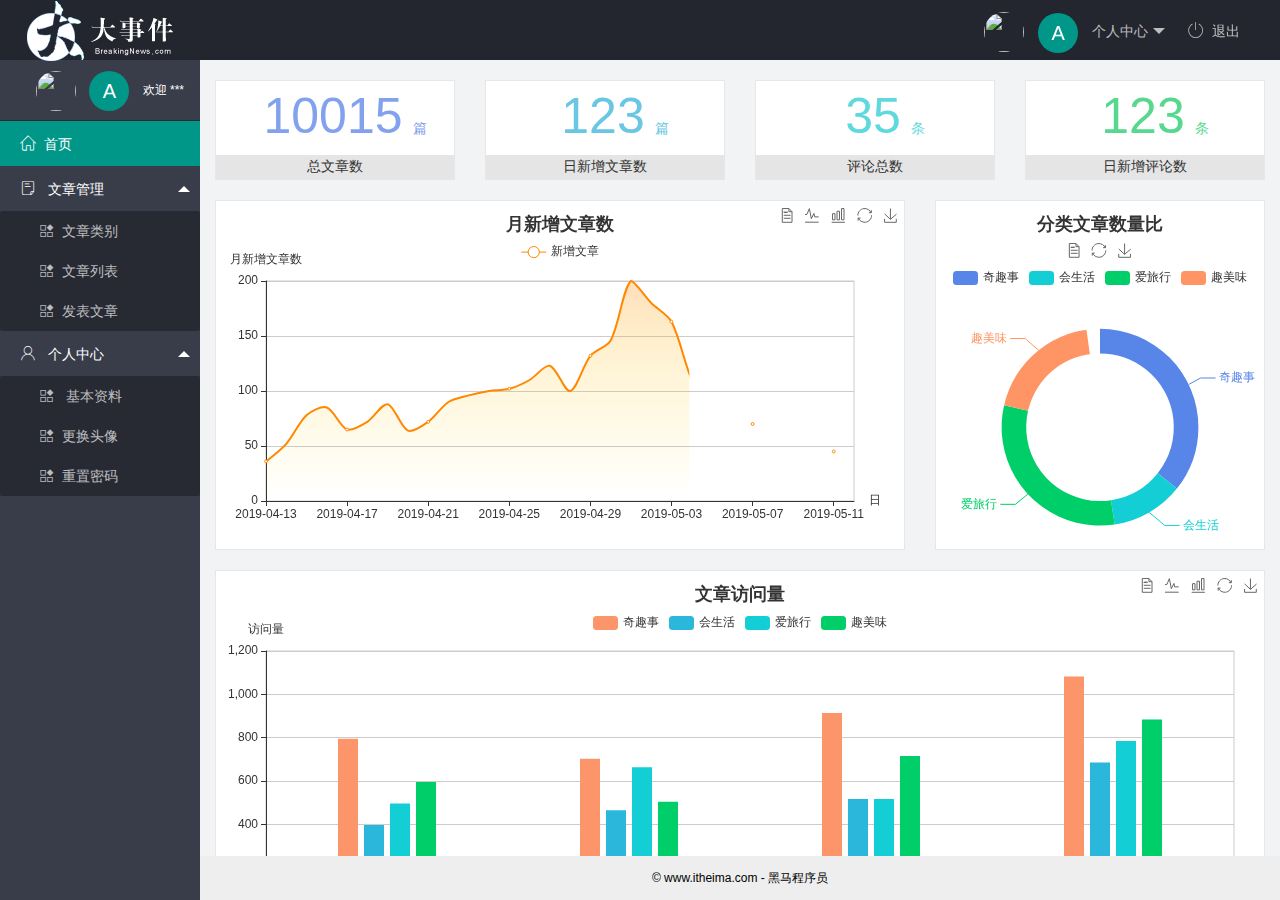
==== commit 934ff3b8: "完成个人中心功能的开发" ====
--- a/index.html
+++ b/index.html
@@ -29,9 +29,9 @@
                         个人中心
                     </a>
                     <dl class="layui-nav-child">
-                        <dd><a href="">基本资料</a></dd>
-                        <dd><a href="">安全设置</a></dd>
-                        <dd><a href="">重置密码</a></dd>
+                        <dd><a href="/user/user_info.html" target="fm">基本资料</a></dd>
+                        <dd><a href="user/user_avatar.html" target="fm">更换头像</a></dd>
+                        <dd><a href="user/user_pwd.html" target="fm">重置密码</a></dd>
                     </dl>
                 </li>
                 <li class="layui-nav-item">
@@ -72,9 +72,12 @@
                             <span class="iconfont icon-user"></span>
                             个人中心</a>
                         <dl class="layui-nav-child">
-                            <dd><a href="javascript:;"><i class="layui-icon layui-icon-app"></i> 基本资料</a></dd>
-                            <dd><a href="javascript:;"><i class="layui-icon layui-icon-app"></i>更换头像</a></dd>
-                            <dd><a href="javascript:;"><i class="layui-icon layui-icon-app"></i>重置密码</a></dd>
+                            <dd><a href="/user/user_info.html" target="fm"><i class="layui-icon layui-icon-app"></i>
+                                    基本资料</a></dd>
+                            <dd><a href="/user/user_avatar.html" target="fm"><i
+                                        class="layui-icon layui-icon-app"></i>更换头像</a></dd>
+                            <dd><a href="/user/user_pwd.html" target="fm"><i
+                                        class="layui-icon layui-icon-app"></i>重置密码</a></dd>
                         </dl>
                     </li>
 
@@ -97,10 +100,11 @@
     <script src="/assets/lib/layui/layui.all.js"></script>
     <!-- 导入 jQuery -->
     <script src="/assets/lib/jquery.js"></script>
+    <!-- 导入自己封装的 baseAPI -->
+    <script src="/assets/js/baseApi.js"></script>
     <!-- 导入自己的 js 文件 -->
     <script src="/assets/js/index.js"></script>
-    <!-- 导入自己封装的 baseAPI -->
-    <script src="/assets/js/baseApi.js"></script>
+
 </body>
 
 </html>